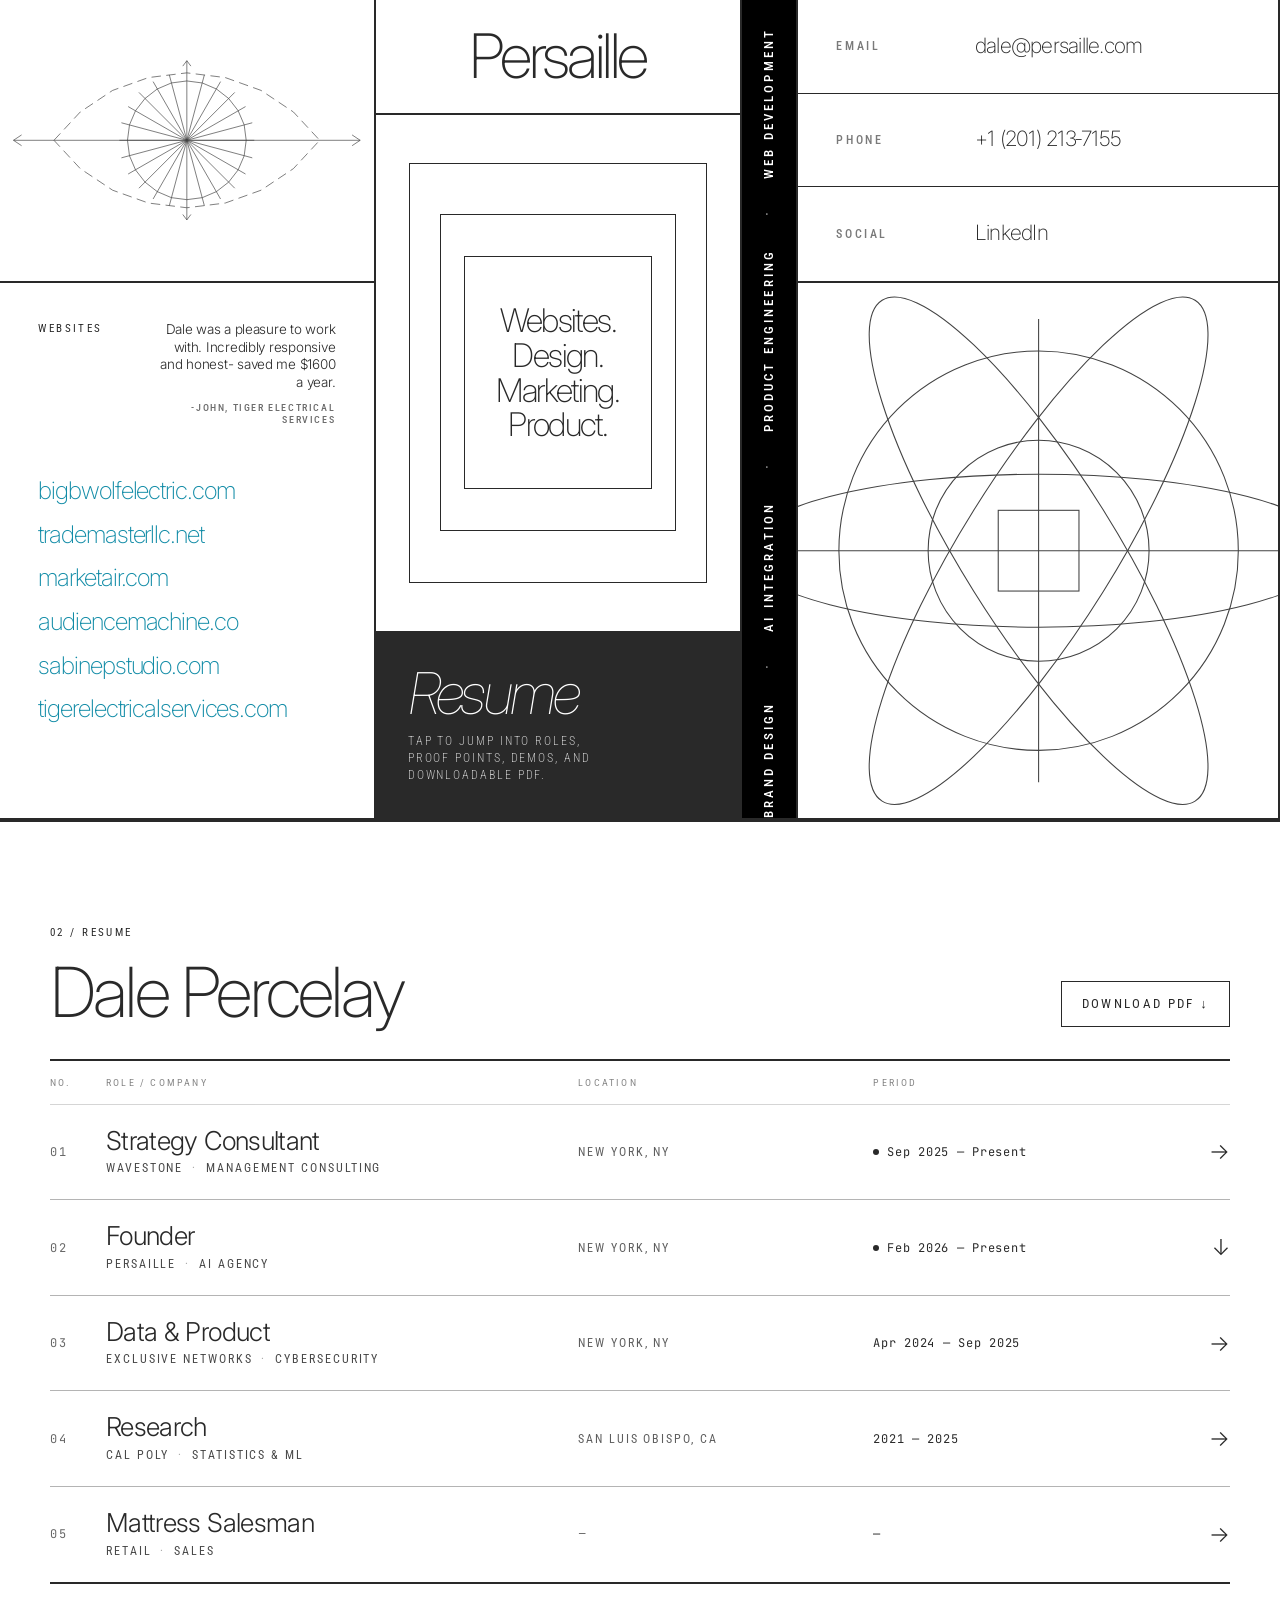
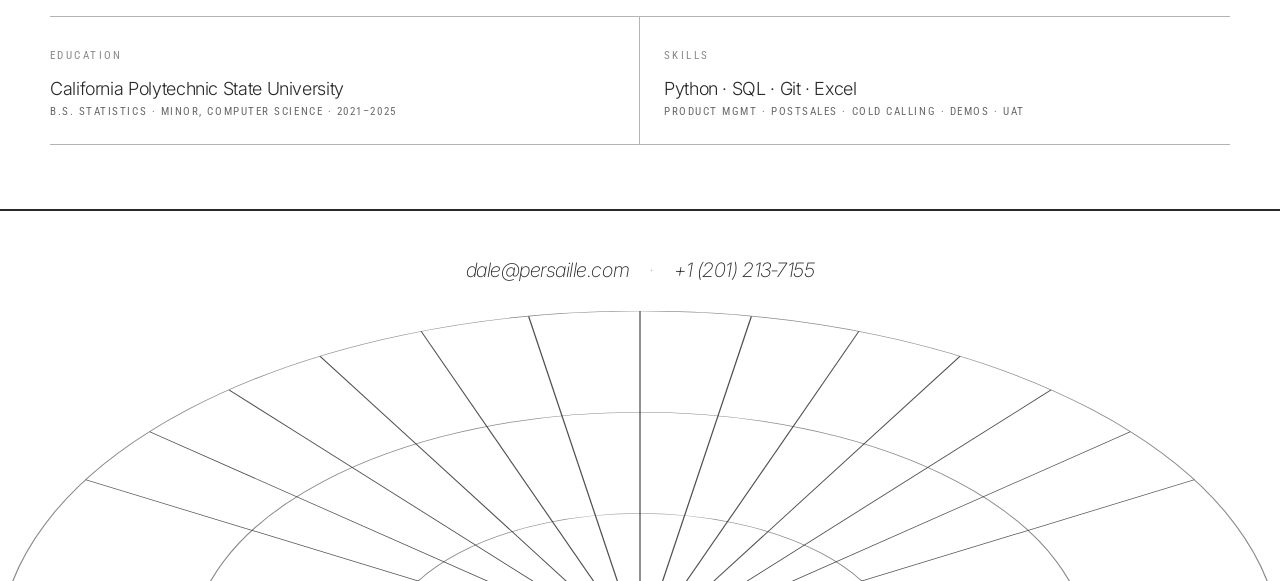
==== index.html @ 27caf7fc "Rework footer as horizon graphic rising into the page Drop the inverted black block, large italic ty" ====
<!doctype html>
<html lang="en">
<head>
  <meta charset="utf-8" />
  <meta name="viewport" content="width=device-width, initial-scale=1" />
  <title>Persaille — Tech Agency</title>
  <meta name="description" content="Persaille is a New York tech agency." />
  <link rel="preconnect" href="https://fonts.googleapis.com" />
  <link rel="preconnect" href="https://fonts.gstatic.com" crossorigin />
  <link href="https://fonts.googleapis.com/css2?family=Inter:wght@100;200;300;400;500&family=Roboto+Condensed:wght@300;400;500;700&family=JetBrains+Mono:wght@300;400&display=swap" rel="stylesheet" />
  <link rel="stylesheet" href="styles.css" />
  <link rel="icon" type="image/svg+xml" href="assets/favicon.svg" />
</head>
<body>

  <main id="top">

    <!-- ─── LANDING ───────────────────────────────────────────── -->
    <section class="hero">
      <div class="hero-grid">
        <div class="hero-panel hero-panel--graphic hero-panel--mark" aria-hidden="true">
          <svg class="mark-field" viewBox="0 0 554 264" preserveAspectRatio="xMidYMid meet">
            <!-- Outer lens / almond — 16 straight chords approximating two arcs -->
            <polyline class="mark-lens" points="80,132 119,90 167,58 220,39 277,32 334,39 387,58 435,90 474,132 435,174 387,206 334,225 277,232 220,225 167,206 119,174 80,132" />

            <!-- Inner ring — 24-sided polygon (radius 88) reads as a circle -->
            <polygon class="mark-ring" points="365,132 362,155 353,176 339,194 321,208 300,217 277,220 254,217 233,208 215,194 201,176 192,155 189,132 192,109 201,88 215,70 233,56 254,47 277,44 300,47 321,56 339,70 353,88 362,109" />

            <!-- 24-ray sunburst from center, length 100 (rays pierce past ring) -->
            <g class="mark-sunburst">
              <line x1="277" y1="132" x2="377" y2="132" />
              <line x1="277" y1="132" x2="374" y2="158" />
              <line x1="277" y1="132" x2="364" y2="182" />
              <line x1="277" y1="132" x2="348" y2="203" />
              <line x1="277" y1="132" x2="327" y2="219" />
              <line x1="277" y1="132" x2="303" y2="229" />
              <line x1="277" y1="132" x2="277" y2="232" />
              <line x1="277" y1="132" x2="251" y2="229" />
              <line x1="277" y1="132" x2="227" y2="219" />
              <line x1="277" y1="132" x2="206" y2="203" />
              <line x1="277" y1="132" x2="190" y2="182" />
              <line x1="277" y1="132" x2="180" y2="158" />
              <line x1="277" y1="132" x2="177" y2="132" />
              <line x1="277" y1="132" x2="180" y2="106" />
              <line x1="277" y1="132" x2="190" y2="82" />
              <line x1="277" y1="132" x2="206" y2="61" />
              <line x1="277" y1="132" x2="227" y2="45" />
              <line x1="277" y1="132" x2="251" y2="35" />
              <line x1="277" y1="132" x2="277" y2="32" />
              <line x1="277" y1="132" x2="303" y2="35" />
              <line x1="277" y1="132" x2="327" y2="45" />
              <line x1="277" y1="132" x2="348" y2="61" />
              <line x1="277" y1="132" x2="364" y2="82" />
              <line x1="277" y1="132" x2="374" y2="106" />
            </g>

            <!-- Horizontal piercing axis with arrowheads at both ends -->
            <line class="mark-axis" x1="20" y1="132" x2="534" y2="132" />
            <polyline class="mark-arrow" points="32,124 20,132 32,140" />
            <polyline class="mark-arrow" points="522,124 534,132 522,140" />

            <!-- Vertical chevrons at top and bottom of lens, pointing outward -->
            <line class="mark-axis" x1="277" y1="14" x2="277" y2="32" />
            <polyline class="mark-arrow" points="271,22 277,14 283,22" />
            <line class="mark-axis" x1="277" y1="232" x2="277" y2="250" />
            <polyline class="mark-arrow" points="271,242 277,250 283,242" />
          </svg>
        </div>

        <div class="hero-panel hero-panel--websites">
          <div class="websites__head">
            <p class="eyebrow">Websites</p>
            <figure class="review-quote">
              <blockquote>
                Dale was a pleasure to work with. Incredibly responsive and honest- saved me $1600 a year.
              </blockquote>
              <figcaption>-John, Tiger Electrical Services</figcaption>
            </figure>
          </div>
          <ul class="client-list" aria-label="Customer websites">
            <li><a href="https://www.bigbwolfelectric.com" target="_blank" rel="noopener">bigbwolfelectric.com</a></li>
            <li><a href="https://www.trademasterllc.net/" target="_blank" rel="noopener">trademasterllc.net</a></li>
            <li><a href="https://www.marketair.com/" target="_blank" rel="noopener">marketair.com</a></li>
            <li><a href="https://audiencemachine.co" target="_blank" rel="noopener">audiencemachine.co</a></li>
            <li><a href="https://www.sabinepstudio.com/" target="_blank" rel="noopener">sabinepstudio.com</a></li>
            <li><a href="https://www.tigerelectricalservices.com/" target="_blank" rel="noopener">tigerelectricalservices.com</a></li>
          </ul>
        </div>

        <div class="hero-panel hero-panel--brand">
          <p>Persaille</p>
        </div>

        <div class="hero-panel hero-panel--statement">
          <div class="statement-frame statement-frame--outer">
            <div class="statement-frame statement-frame--mid">
              <div class="statement-frame statement-frame--inner">
                <h1>Websites. Design. Marketing. Product.</h1>
              </div>
            </div>
          </div>
        </div>

        <a href="#resume" class="hero-panel hero-panel--resume">
          <span class="resume-cta__label">Resume</span>
          <span class="resume-cta__detail">Tap to jump into roles, proof points, demos, and downloadable PDF.</span>
        </a>

        <aside class="rail" aria-label="Services offered">
          <div class="rail__track">
            <span>Web Development</span>
            <span class="rail__sep" aria-hidden="true">·</span>
            <span>Product Engineering</span>
            <span class="rail__sep" aria-hidden="true">·</span>
            <span>AI Integration</span>
            <span class="rail__sep" aria-hidden="true">·</span>
            <span>Brand Design</span>
            <span class="rail__sep" aria-hidden="true">·</span>
            <span>Marketing Systems</span>
            <span class="rail__sep" aria-hidden="true">·</span>
            <span>Strategy Consulting</span>
            <span class="rail__sep" aria-hidden="true">·</span>
            <span>Cybersecurity</span>
            <span class="rail__sep" aria-hidden="true">·</span>
            <span>Data Engineering</span>
            <span class="rail__sep" aria-hidden="true">·</span>
            <span>Custom Software</span>
            <span class="rail__sep" aria-hidden="true">·</span>
            <span>Technical Demos</span>
            <span class="rail__sep" aria-hidden="true">·</span>
            <span aria-hidden="true">Web Development</span>
            <span aria-hidden="true" class="rail__sep">·</span>
            <span aria-hidden="true">Product Engineering</span>
            <span aria-hidden="true" class="rail__sep">·</span>
            <span aria-hidden="true">AI Integration</span>
            <span aria-hidden="true" class="rail__sep">·</span>
            <span aria-hidden="true">Brand Design</span>
            <span aria-hidden="true" class="rail__sep">·</span>
            <span aria-hidden="true">Marketing Systems</span>
            <span aria-hidden="true" class="rail__sep">·</span>
            <span aria-hidden="true">Strategy Consulting</span>
            <span aria-hidden="true" class="rail__sep">·</span>
            <span aria-hidden="true">Cybersecurity</span>
            <span aria-hidden="true" class="rail__sep">·</span>
            <span aria-hidden="true">Data Engineering</span>
            <span aria-hidden="true" class="rail__sep">·</span>
            <span aria-hidden="true">Custom Software</span>
            <span aria-hidden="true" class="rail__sep">·</span>
            <span aria-hidden="true">Technical Demos</span>
            <span aria-hidden="true" class="rail__sep">·</span>
          </div>
        </aside>

        <div class="hero-panel hero-panel--contact">
          <a href="mailto:dale@persaille.com">
            <span>Email</span>
            <strong>dale@persaille.com</strong>
          </a>
          <a href="tel:+12012137155">
            <span>Phone</span>
            <strong>+1 (201) 213&#8209;7155</strong>
          </a>
          <a href="https://www.linkedin.com/in/dalepercelay" target="_blank" rel="noopener">
            <span>Social</span>
            <strong>LinkedIn</strong>
          </a>
        </div>

        <div class="hero-panel hero-panel--graphic hero-panel--orbit" aria-hidden="true">
          <svg class="orbit-field" viewBox="0 0 711 504" preserveAspectRatio="xMidYMid slice">
            <circle cx="356" cy="252" r="188" />
            <circle cx="356" cy="252" r="104" />
            <ellipse cx="356" cy="252" rx="278" ry="72" />
            <ellipse cx="356" cy="252" rx="278" ry="72" transform="rotate(58 356 252)" />
            <ellipse cx="356" cy="252" rx="278" ry="72" transform="rotate(-58 356 252)" />
            <rect x="318" y="214" width="76" height="76" />
            <line x1="42" y1="252" x2="669" y2="252" />
            <line x1="356" y1="34" x2="356" y2="470" />
          </svg>
        </div>
      </div>
    </section>

    <!-- ─── 02 / RESUME ──────────────────────────────────────── -->
    <section id="resume" class="resume">
      <header class="resume__head">
        <div>
          <p class="eyebrow">02 / RESUME</p>
          <h2 class="resume__title">Dale Percelay</h2>
        </div>
        <div class="resume__actions">
          <a class="btn" href="resume.pdf" target="_blank" rel="noopener">DOWNLOAD PDF ↓</a>
        </div>
      </header>

      <div class="resume__legend">
        <span>NO.</span>
        <span>ROLE / COMPANY</span>
        <span class="hide-sm">LOCATION</span>
        <span>PERIOD</span>
        <span aria-hidden="true"></span>
      </div>

      <ol class="entries">

        <li>
          <a class="entry" href="role/wavestone.html" data-entry="wavestone">
            <span class="entry__no">01</span>
            <span class="entry__role">
              <span class="entry__title">Strategy Consultant</span>
              <span class="entry__company">Wavestone <span class="sep">·</span> Management Consulting</span>
            </span>
            <span class="entry__loc hide-sm">New York, NY</span>
            <span class="entry__period"><span class="dotnow"></span>Sep 2025 — Present</span>
            <span class="entry__arrow" aria-hidden="true">→</span>
          </a>
        </li>

        <li class="entries__item--expandable">
          <button class="entry entry--toggle" type="button" data-entry="persaille" aria-expanded="false" aria-controls="persaille-panel">
            <span class="entry__no">02</span>
            <span class="entry__role">
              <span class="entry__title">Founder</span>
              <span class="entry__company">Persaille <span class="sep">·</span> AI Agency</span>
            </span>
            <span class="entry__loc hide-sm">New York, NY</span>
            <span class="entry__period"><span class="dotnow"></span>Feb 2026 — Present</span>
            <span class="entry__arrow entry__arrow--toggle" aria-hidden="true">↓</span>
          </button>
          <div id="persaille-panel" class="entry-panel" data-open="false" role="region" aria-label="Persaille experience">
            <div class="entry-panel__inner">
              <div class="entry-panel__content">
                <div class="persaille-prose">
                  <p class="eyebrow">FOUNDER · AI AGENCY</p>
                  <p class="persaille-line">
                    An AI-Centric agency, where I ended up learning more about
                    personal service and client satisfaction than all else.
                  </p>
                  <p class="persaille-line">
                    Thousands of cold calls, hundreds of websites built, and a
                    few handfuls of happy, paying customers.
                  </p>
                </div>

                <div class="persaille-sites">
                  <div class="persaille-sites__head">
                    <p class="eyebrow">CLIENT SITES · TAP TO PREVIEW</p>
                    <p class="persaille-sites__hint">
                      Sites load inline below the link. Some sites block
                      embedding for security — use “open in new tab” when the
                      preview stays blank.
                    </p>
                  </div>
                  <ul class="site-list" id="persaille-sites" aria-label="Persaille client websites"></ul>
                  <noscript>
                    <ul class="site-list site-list--noscript">
                      <li><a class="site-link" href="https://www.bigbwolfelectric.com" target="_blank" rel="noopener">bigbwolfelectric.com ↗</a></li>
                      <li><a class="site-link" href="https://www.trademasterllc.net/" target="_blank" rel="noopener">trademasterllc.net ↗</a></li>
                      <li><a class="site-link" href="https://www.marketair.com/" target="_blank" rel="noopener">marketair.com ↗</a></li>
                      <li><a class="site-link" href="https://audiencemachine.co" target="_blank" rel="noopener">audiencemachine.co ↗</a></li>
                      <li><a class="site-link" href="https://www.sabinepstudio.com/" target="_blank" rel="noopener">sabinepstudio.com ↗</a></li>
                      <li><a class="site-link" href="https://www.tigerelectricalservices.com/" target="_blank" rel="noopener">tigerelectricalservices.com ↗</a></li>
                    </ul>
                  </noscript>
                </div>
              </div>
            </div>
          </div>
        </li>

        <li>
          <a class="entry" href="#" data-entry="exclusive">
            <span class="entry__no">03</span>
            <span class="entry__role">
              <span class="entry__title">Data &amp; Product</span>
              <span class="entry__company">Exclusive Networks <span class="sep">·</span> Cybersecurity</span>
            </span>
            <span class="entry__loc hide-sm">New York, NY</span>
            <span class="entry__period">Apr 2024 — Sep 2025</span>
            <span class="entry__arrow" aria-hidden="true">→</span>
          </a>
        </li>

        <li>
          <a class="entry" href="#" data-entry="research">
            <span class="entry__no">04</span>
            <span class="entry__role">
              <span class="entry__title">Research</span>
              <span class="entry__company">Cal Poly <span class="sep">·</span> Statistics &amp; ML</span>
            </span>
            <span class="entry__loc hide-sm">San Luis Obispo, CA</span>
            <span class="entry__period">2021 — 2025</span>
            <span class="entry__arrow" aria-hidden="true">→</span>
          </a>
        </li>

        <li>
          <a class="entry" href="#" data-entry="mattress">
            <span class="entry__no">05</span>
            <span class="entry__role">
              <span class="entry__title">Mattress Salesman</span>
              <span class="entry__company">Retail <span class="sep">·</span> Sales</span>
            </span>
            <span class="entry__loc hide-sm">—</span>
            <span class="entry__period">—</span>
            <span class="entry__arrow" aria-hidden="true">→</span>
          </a>
        </li>

      </ol>

      <div class="resume__edu">
        <div class="edu__grid edu__grid--2">
          <div class="edu__col">
            <p class="eyebrow">EDUCATION</p>
            <p class="edu__line">
              <span class="edu__title">California Polytechnic State University</span>
              <span class="edu__detail">B.S. Statistics · Minor, Computer Science · 2021–2025</span>
            </p>
          </div>
          <div class="edu__col">
            <p class="eyebrow">SKILLS</p>
            <p class="edu__line">
              <span class="edu__title">Python · SQL · Git · Excel</span>
              <span class="edu__detail">Product Mgmt · Postsales · Cold Calling · Demos · UAT</span>
            </p>
          </div>
        </div>
      </div>
    </section>

  </main>

  <footer class="foot" aria-label="Contact">
    <div class="foot__contact">
      <a class="foot__line" href="mailto:dale@persaille.com">dale@persaille.com</a>
      <span class="foot__sep" aria-hidden="true">·</span>
      <a class="foot__line" href="tel:+12012137155">+1 (201) 213&#8209;7155</a>
    </div>

    <svg class="foot__rays" viewBox="0 0 1000 400" preserveAspectRatio="none" aria-hidden="true">
      <g class="foot__rays-arcs">
        <ellipse cx="500" cy="500" rx="500" ry="500" />
        <ellipse cx="500" cy="500" rx="350" ry="350" />
        <ellipse cx="500" cy="500" rx="200" ry="200" />
      </g>
      <g class="foot__rays-lines">
        <line x1="500" y1="500" x2="933" y2="250" />
        <line x1="500" y1="500" x2="883" y2="179" />
        <line x1="500" y1="500" x2="821" y2="117" />
        <line x1="500" y1="500" x2="750" y2="67"  />
        <line x1="500" y1="500" x2="671" y2="30"  />
        <line x1="500" y1="500" x2="587" y2="8"   />
        <line x1="500" y1="500" x2="500" y2="0"   />
        <line x1="500" y1="500" x2="413" y2="8"   />
        <line x1="500" y1="500" x2="329" y2="30"  />
        <line x1="500" y1="500" x2="250" y2="67"  />
        <line x1="500" y1="500" x2="179" y2="117" />
        <line x1="500" y1="500" x2="117" y2="179" />
        <line x1="500" y1="500" x2="67"  y2="250" />
      </g>
    </svg>
  </footer>

  <script>
    const yearEl = document.getElementById('year');
    if (yearEl) yearEl.textContent = new Date().getFullYear();

    // ── Persaille click-in panel + inline site previews ──────────
    (function () {
      const persailleSites = [
        { url: 'https://www.bigbwolfelectric.com',          host: 'bigbwolfelectric.com' },
        { url: 'https://www.trademasterllc.net/',           host: 'trademasterllc.net' },
        { url: 'https://www.marketair.com/',                host: 'marketair.com' },
        { url: 'https://audiencemachine.co',                host: 'audiencemachine.co' },
        { url: 'https://www.sabinepstudio.com/',            host: 'sabinepstudio.com' },
        { url: 'https://www.tigerelectricalservices.com/',  host: 'tigerelectricalservices.com' },
      ];

      const list = document.getElementById('persaille-sites');
      if (list) {
        list.innerHTML = persailleSites.map((s, i) => {
          const n = String(i + 1).padStart(2, '0');
          return `
            <li class="site-item">
              <button class="site-trigger" type="button" aria-expanded="false" aria-controls="site-frame-${i}">
                <span class="site-trigger__no">${n}</span>
                <span class="site-trigger__url">${s.host}</span>
                <span class="site-trigger__action">PREVIEW <span class="site-trigger__chevron" aria-hidden="true">↓</span></span>
              </button>
              <div class="site-frame" id="site-frame-${i}" data-open="false">
                <div class="site-frame__inner">
                  <div class="site-frame__bar">
                    <span class="site-frame__dots" aria-hidden="true"><i></i><i></i><i></i></span>
                    <span class="site-frame__addr">${s.host}</span>
                    <a class="site-frame__open" href="${s.url}" target="_blank" rel="noopener">OPEN ↗</a>
                  </div>
                  <div class="site-frame__viewport">
                    <div class="site-frame__loader" aria-hidden="true">LOADING…</div>
                    <iframe class="site-frame__iframe" data-src="${s.url}" title="${s.host} preview" loading="lazy" referrerpolicy="no-referrer" sandbox="allow-scripts allow-same-origin allow-forms allow-popups allow-popups-to-escape-sandbox"></iframe>
                    <div class="site-frame__fallback" hidden>
                      <p class="site-frame__fallback-msg">
                        ${s.host} blocks inline embedding for security
                        <small>(X-Frame-Options / CSP frame-ancestors)</small>
                      </p>
                      <a class="btn" href="${s.url}" target="_blank" rel="noopener">OPEN IN NEW TAB ↗</a>
                    </div>
                  </div>
                </div>
              </div>
            </li>`;
        }).join('');

        list.addEventListener('click', (e) => {
          const trigger = e.target.closest('.site-trigger');
          if (!trigger) return;
          const frame = trigger.nextElementSibling;
          const open  = frame.dataset.open === 'true';
          frame.dataset.open = open ? 'false' : 'true';
          trigger.setAttribute('aria-expanded', open ? 'false' : 'true');

          if (open) return;

          const iframe   = frame.querySelector('iframe');
          const loader   = frame.querySelector('.site-frame__loader');
          const fallback = frame.querySelector('.site-frame__fallback');

          if (iframe.dataset.src && !iframe.src) {
            iframe.src = iframe.dataset.src;

            let resolved = false;
            const resolve = () => {
              if (resolved) return;
              resolved = true;
              if (loader) loader.hidden = true;
              try {
                const href = iframe.contentWindow && iframe.contentWindow.location.href;
                if (!href || href === 'about:blank' || href === 'about:srcdoc') {
                  if (fallback) fallback.hidden = false;
                }
              } catch (_) {
                // SecurityError = cross-origin loaded successfully — keep fallback hidden
              }
            };

            iframe.addEventListener('load', () => {
              // small delay so X-Frame-Options enforcement settles
              setTimeout(resolve, 120);
            }, { once: true });

            iframe.addEventListener('error', resolve, { once: true });

            // backup if load never fires (network failure, etc.)
            setTimeout(resolve, 8000);
          }
        });
      }

      const toggle = document.querySelector('[data-entry="persaille"]');
      const panel  = document.getElementById('persaille-panel');
      if (toggle && panel) {
        toggle.addEventListener('click', () => {
          const open = panel.dataset.open === 'true';
          panel.dataset.open = open ? 'false' : 'true';
          toggle.setAttribute('aria-expanded', open ? 'false' : 'true');
        });
      }
    })();
  </script>
</body>
</html>
---- styles.css ----
/* Persaille — minimal mono stylesheet
 * Colors, type, spacing follow the MONO X7 reference in /designinspo.
 */

:root {
  --color-canvas-white: #ffffff;
  --color-ink-black:    #292929;
  --color-deep-black:   #000000;

  --font-nh:          'Inter', 'Helvetica Neue', Helvetica, Arial, sans-serif;
  --font-s-condensed: 'Roboto Condensed', Impact, 'Arial Narrow', sans-serif;
  --font-mono:        'JetBrains Mono', ui-monospace, SFMono-Regular, Menlo, monospace;

  --text-caption:    11px;
  --text-body:       16px;
  --text-subheading: 18px;
  --text-heading:    25px;
  --text-heading-lg: 32px;

  --gutter: clamp(20px, 4vw, 50px);
  --rule:   2px solid var(--color-ink-black);
  --rule-detail: 1px solid var(--color-ink-black);
  --rule-thin: 1px solid rgba(41, 41, 41, 0.35);

  --nav-h: 56px;
}

* { box-sizing: border-box; }
html, body { margin: 0; padding: 0; }

html, body {
  background: var(--color-canvas-white);
  color: var(--color-ink-black);
  -webkit-font-smoothing: antialiased;
  -moz-osx-font-smoothing: grayscale;
}

body {
  font-family: var(--font-nh);
  font-weight: 400;
  font-size: var(--text-body);
  line-height: 1.5;
  letter-spacing: -0.32px;
}

a { color: inherit; text-decoration: none; }
a:focus-visible { outline: 1px solid var(--color-ink-black); outline-offset: 4px; }

em { font-style: italic; font-weight: 100; }

ol, ul { list-style: none; padding: 0; margin: 0; }

/* ─── HERO ──────────────────────────────────────────────── */

.hero {
  border-bottom: var(--rule);
}

.hero-grid {
  --hero-h: clamp(650px, 100svh, 820px);
  display: grid;
  grid-template-columns: minmax(260px, 554fr) minmax(260px, 540fr) 56px minmax(320px, 711fr);
  grid-template-rows: 107fr 157fr 327fr 175fr;
  width: 100%;
  min-height: var(--hero-h);
  background: var(--color-canvas-white);
  overflow: hidden;
}

.hero-panel {
  min-width: 0;
  min-height: 0;
  position: relative;
  background: transparent;
  border-right: var(--rule);
  border-bottom: var(--rule);
  overflow: hidden;
}

.hero-panel--mark {
  grid-column: 1;
  grid-row: 1 / 3;
}

.hero-panel--websites {
  grid-column: 1;
  grid-row: 3 / 5;
  display: flex;
  flex-direction: column;
  justify-content: flex-start;
  gap: clamp(28px, 4vw, 58px);
  padding: clamp(24px, 3vw, 44px);
}

.hero-panel--brand {
  grid-column: 2;
  grid-row: 1;
  display: grid;
  place-items: center;
  padding: 18px;
}

.hero-panel--statement {
  grid-column: 2;
  grid-row: 2 / 4;
  display: grid;
  place-items: center;
  padding: clamp(16px, 2.6vw, 34px);
}

.hero-panel--resume {
  grid-column: 2;
  grid-row: 4;
  display: flex;
  flex-direction: column;
  justify-content: center;
  gap: 12px;
  padding: clamp(22px, 2.5vw, 34px);
  background: var(--color-ink-black);
  color: var(--color-canvas-white);
}

.hero-panel--contact {
  grid-column: 4;
  grid-row: 1 / 3;
  display: grid;
  grid-template-rows: repeat(3, 1fr);
}

.hero-panel--orbit {
  grid-column: 4;
  grid-row: 3 / 5;
}

.hero-panel--brand p {
  margin: 0;
  font-family: var(--font-nh);
  font-weight: 200;
  font-size: clamp(42px, 4.8vw, 86px);
  line-height: 0.95;
  letter-spacing: -0.055em;
}

.hero-panel--graphic svg {
  position: absolute;
  inset: 0;
  width: 100%;
  height: 100%;
  fill: none;
  stroke: var(--color-ink-black);
  stroke-width: 1;
  vector-effect: non-scaling-stroke;
  opacity: 0.88;
}

.hero-panel--graphic circle,
.hero-panel--graphic rect {
  fill: var(--color-canvas-white);
}

.mark-field {
  opacity: 0.82;
}

.mark-lens {
  stroke-dasharray: 14 8;
}

.mark-sunburst line {
  stroke-width: 1;
}

.orbit-field {
  opacity: 0.78;
}

.websites__head {
  display: flex;
  align-items: flex-start;
  justify-content: space-between;
  gap: 18px;
}

.hero-panel .eyebrow {
  margin: 0;
}

.review-quote {
  width: min(62%, 260px);
  margin: 0;
  padding: 0;
  font-family: var(--font-nh);
  text-align: right;
}

.review-quote blockquote {
  margin: 0;
  font-size: clamp(13px, 1.05vw, 16px);
  font-weight: 300;
  line-height: 1.32;
  letter-spacing: -0.02em;
}

.review-quote figcaption {
  margin-top: 10px;
  font-family: var(--font-s-condensed);
  font-size: 10px;
  font-weight: 500;
  letter-spacing: 0.16em;
  line-height: 1.25;
  text-transform: uppercase;
  opacity: 0.68;
}

.client-list {
  display: flex;
  flex-direction: column;
  gap: clamp(12px, 1.3vw, 18px);
}

.client-list a {
  display: inline-flex;
  width: fit-content;
  max-width: 100%;
  font-family: var(--font-nh);
  font-size: clamp(22px, 1.9vw, 31px);
  font-weight: 200;
  line-height: 1;
  letter-spacing: -0.045em;
  color: #128ca7;
  overflow-wrap: anywhere;
  transition: color 140ms ease, transform 160ms ease;
}

.client-list a:hover,
.client-list a:focus-visible {
  color: #ff6f61;
  transform: translateX(8px);
}

.statement-frame {
  display: grid;
  place-items: center;
  width: 100%;
  height: 100%;
  border: var(--rule-detail);
}

.statement-frame--outer {
  width: min(100%, 460px);
  height: min(100%, 420px);
}

.statement-frame--mid {
  width: 80%;
  height: 76%;
}

.statement-frame--inner {
  width: 80%;
  height: 74%;
  padding: clamp(14px, 2vw, 26px);
  text-align: center;
}

.statement-frame h1 {
  margin: 0;
  font-family: var(--font-nh);
  font-size: clamp(25px, 2.55vw, 44px);
  font-weight: 200;
  line-height: 1.06;
  letter-spacing: -0.05em;
}

.resume-cta__label {
  display: block;
  font-family: var(--font-nh);
  font-size: clamp(44px, 4.5vw, 78px);
  font-weight: 100;
  font-style: italic;
  line-height: 0.95;
  letter-spacing: -0.055em;
}

.resume-cta__detail {
  max-width: 36ch;
  font-family: var(--font-s-condensed);
  font-size: 12px;
  font-weight: 300;
  letter-spacing: 0.16em;
  line-height: 1.45;
  text-transform: uppercase;
  opacity: 0.72;
}

.hero-panel--contact a {
  display: grid;
  grid-template-columns: minmax(100px, 0.38fr) minmax(0, 1fr);
  align-items: center;
  gap: clamp(18px, 3vw, 38px);
  padding: 0 clamp(24px, 3vw, 48px);
  border-bottom: var(--rule-detail);
  transition: background 140ms ease, color 140ms ease;
}

.hero-panel--contact a:last-child {
  border-bottom: 0;
}

.hero-panel--contact a:hover,
.hero-panel--contact a:focus-visible {
  background: var(--color-ink-black);
  color: var(--color-canvas-white);
}

.hero-panel--contact span {
  font-family: var(--font-s-condensed);
  font-size: 12px;
  font-weight: 500;
  letter-spacing: 0.22em;
  text-transform: uppercase;
  opacity: 0.62;
}

.hero-panel--contact strong {
  min-width: 0;
  font-family: var(--font-nh);
  font-size: clamp(18px, 1.65vw, 28px);
  font-weight: 200;
  line-height: 1.08;
  letter-spacing: -0.035em;
  overflow-wrap: anywhere;
}

.rail {
  grid-column: 3;
  grid-row: 1 / 5;
  background: var(--color-deep-black);
  color: var(--color-canvas-white);
  position: relative;
  overflow: hidden;
  border-right: var(--rule);
  border-bottom: var(--rule);
}

.rail__track {
  position: absolute;
  top: 0;
  left: 0;
  right: 0;
  display: flex;
  flex-direction: column;
  align-items: center;
  gap: 28px;
  padding: 28px 0;
  font-family: var(--font-s-condensed);
  font-size: 13px;
  font-weight: 500;
  letter-spacing: 0.24em;
  text-transform: uppercase;
  white-space: nowrap;
  animation: rail-scroll 48s linear infinite;
  will-change: transform;
}

.rail__track > span:not(.rail__sep) {
  writing-mode: vertical-rl;
  transform: rotate(180deg);
}

.rail__sep {
  font-size: 14px;
  opacity: 0.55;
  line-height: 1;
}

@keyframes rail-scroll {
  from { transform: translateY(0); }
  to   { transform: translateY(-50%); }
}

@media (prefers-reduced-motion: reduce) {
  .rail__track { animation: none; }
}

.eyebrow {
  font-family: var(--font-s-condensed);
  font-size: var(--text-caption);
  letter-spacing: 0.22em;
  font-weight: 400;
  margin: 0 0 16px 0;
  text-transform: uppercase;
  display: inline-flex;
  align-items: center;
  gap: 10px;
}

.eyebrow .dot {
  display: inline-block;
  width: 4px;
  height: 4px;
  background: var(--color-ink-black);
  border-radius: 0;
}

/* ─── BLOCK SHARED ──────────────────────────────────────── */

.block__head { margin-bottom: 32px; }

.block__title {
  font-family: var(--font-nh);
  font-weight: 300;
  font-size: clamp(28px, 3.6vw, 40px);
  line-height: 1.1;
  letter-spacing: -0.025em;
  margin: 0;
  max-width: 22ch;
}

/* ─── RESUME ────────────────────────────────────────────── */

.resume {
  padding: clamp(56px, 8vw, 96px) var(--gutter) clamp(40px, 6vw, 64px) var(--gutter);
  border-bottom: var(--rule);
}

.resume__head {
  display: flex;
  justify-content: space-between;
  align-items: flex-end;
  gap: 24px;
  padding-bottom: 32px;
  border-bottom: var(--rule);
  margin-bottom: 0;
}

.resume__title {
  font-family: var(--font-nh);
  font-weight: 200;
  font-size: clamp(40px, 5.4vw, 72px);
  line-height: 1;
  letter-spacing: -0.04em;
  margin: 0;
}

.resume__sub {
  margin: 12px 0 0 0;
  font-family: var(--font-s-condensed);
  font-size: 13px;
  letter-spacing: 0.18em;
  text-transform: uppercase;
  opacity: 0.75;
}

.resume__actions { flex: 0 0 auto; }

.btn {
  display: inline-flex;
  align-items: center;
  gap: 10px;
  font-family: var(--font-s-condensed);
  font-size: 13px;
  letter-spacing: 0.18em;
  color: var(--color-ink-black);
  background: transparent;
  border: 1px solid var(--color-ink-black);
  border-radius: 0;
  padding: 12px 20px;
  cursor: pointer;
  transition: background 120ms ease, color 120ms ease;
  text-transform: uppercase;
}

.btn:hover {
  background: var(--color-ink-black);
  color: var(--color-canvas-white);
}

.resume__legend {
  display: grid;
  grid-template-columns: 56px 1.6fr 1fr 1.1fr 32px;
  align-items: center;
  padding: 14px 0;
  border-bottom: var(--rule-thin);
  font-family: var(--font-s-condensed);
  font-size: 10px;
  letter-spacing: 0.22em;
  text-transform: uppercase;
  opacity: 0.55;
}

.entries { border-bottom: var(--rule); }

.entries li { border-bottom: var(--rule-thin); }
.entries li:last-child { border-bottom: 0; }

.entry {
  display: grid;
  grid-template-columns: 56px 1.6fr 1fr 1.1fr 32px;
  align-items: center;
  padding: 22px 0;
  position: relative;
  transition: background 150ms ease, color 150ms ease, padding 200ms ease;
}

.entry::before {
  content: '';
  position: absolute;
  inset: 0;
  background: var(--color-ink-black);
  transform: scaleY(0);
  transform-origin: bottom;
  transition: transform 220ms cubic-bezier(.2, .7, .2, 1);
  z-index: 0;
}

.entry:hover::before, .entry:focus-visible::before { transform: scaleY(1); }

.entry:hover, .entry:focus-visible {
  color: var(--color-canvas-white);
  padding-left: 16px;
  padding-right: 16px;
}

.entry > * { position: relative; z-index: 1; }

.entry__no {
  font-family: var(--font-mono);
  font-size: 12px;
  letter-spacing: 0.14em;
  opacity: 0.7;
}

.entry__role {
  display: flex;
  flex-direction: column;
  gap: 4px;
  min-width: 0;
}

.entry__title {
  font-family: var(--font-nh);
  font-weight: 300;
  font-size: clamp(20px, 2.2vw, 26px);
  letter-spacing: -0.025em;
  line-height: 1.1;
}

.entry__company {
  font-family: var(--font-s-condensed);
  font-size: 12px;
  letter-spacing: 0.16em;
  text-transform: uppercase;
  opacity: 0.85;
}

.entry__company .sep { opacity: 0.5; padding: 0 4px; }

.entry__loc {
  font-family: var(--font-s-condensed);
  font-size: 12px;
  letter-spacing: 0.16em;
  text-transform: uppercase;
  opacity: 0.75;
}

.entry__period {
  font-family: var(--font-mono);
  font-size: 12px;
  letter-spacing: 0.06em;
  display: inline-flex;
  align-items: center;
  gap: 8px;
}

.dotnow {
  width: 6px;
  height: 6px;
  background: var(--color-ink-black);
  border-radius: 50%;
  display: inline-block;
  flex: 0 0 auto;
  animation: pulse 1.6s ease-in-out infinite;
}

.entry:hover .dotnow, .entry:focus-visible .dotnow { background: var(--color-canvas-white); }

@keyframes pulse {
  0%, 100% { opacity: 1; transform: scale(1); }
  50%      { opacity: 0.35; transform: scale(0.8); }
}

.entry__arrow {
  font-family: var(--font-nh);
  font-weight: 300;
  font-size: 22px;
  text-align: right;
  transform: translateX(0);
  transition: transform 220ms cubic-bezier(.2, .7, .2, 1);
}

.entry:hover .entry__arrow,
.entry:focus-visible .entry__arrow { transform: translateX(6px); }

/* ─── EDUCATION + META ──────────────────────────────────── */

.resume__edu { padding-top: 32px; }

.edu__grid {
  display: grid;
  grid-template-columns: repeat(3, 1fr);
  gap: 0;
  border-top: var(--rule-thin);
  border-bottom: var(--rule-thin);
}

.edu__grid--2 { grid-template-columns: repeat(2, 1fr); }

.edu__col {
  padding: 24px 24px 24px 0;
  border-right: var(--rule-thin);
}
.edu__col + .edu__col { padding-left: 24px; }
.edu__col:last-child { border-right: 0; padding-right: 0; }

.edu__col .eyebrow { margin-bottom: 14px; opacity: 0.55; }

.edu__line {
  display: flex;
  flex-direction: column;
  gap: 4px;
  margin: 0;
}

.edu__title {
  font-family: var(--font-nh);
  font-weight: 300;
  font-size: 18px;
  letter-spacing: -0.02em;
  line-height: 1.2;
}

.edu__detail {
  font-family: var(--font-s-condensed);
  font-size: 11px;
  letter-spacing: 0.14em;
  text-transform: uppercase;
  opacity: 0.7;
}

/* ─── FOOT ──────────────────────────────────────────────── */

.foot {
  position: relative;
  margin: 0;
  padding: 0;
  background: var(--color-canvas-white);
  color: var(--color-ink-black);
  display: flex;
  flex-direction: column;
  overflow: hidden;
}

.foot__contact {
  display: flex;
  align-items: baseline;
  justify-content: center;
  flex-wrap: wrap;
  gap: clamp(10px, 1.6vw, 24px);
  padding: clamp(28px, 5vh, 56px) clamp(20px, 4vw, 50px) clamp(14px, 2.4vh, 24px);
  font-family: var(--font-nh);
  font-style: italic;
  font-weight: 200;
  font-size: clamp(15px, 1.55vw, 21px);
  letter-spacing: -0.025em;
  white-space: nowrap;
  color: var(--color-ink-black);
}

.foot__line {
  display: inline-flex;
  align-items: baseline;
  border-bottom: 1px solid transparent;
  padding-bottom: 2px;
  transition: color 200ms ease, border-color 200ms ease;
}

.foot__line:hover,
.foot__line:focus-visible {
  color: #ff6f61;
  border-bottom-color: rgba(41, 41, 41, 0.5);
  outline: none;
}

.foot__sep {
  opacity: 0.32;
  font-style: normal;
}

.foot__rays {
  display: block;
  width: 100%;
  height: clamp(180px, 30vh, 340px);
  fill: none;
  stroke: var(--color-ink-black);
  stroke-width: 1;
  vector-effect: non-scaling-stroke;
  pointer-events: none;
}

.foot__rays-arcs ellipse { opacity: 0.55; }
.foot__rays-lines line   { opacity: 0.82; }

@media (max-width: 540px) {
  .foot__contact {
    flex-direction: column;
    align-items: center;
    gap: 4px;
    padding-bottom: 14px;
    font-size: 14px;
  }
  .foot__sep { display: none; }
  .foot__rays { height: 160px; }
}

/* ─── RESPONSIVE ────────────────────────────────────────── */

.hide-sm { display: inline-block; }

@media (max-width: 1024px) {
  .hero-grid {
    grid-template-columns: minmax(220px, 1fr) minmax(260px, 1.04fr) 48px minmax(260px, 1.12fr);
  }

  .rail__track { font-size: 12px; gap: 24px; padding: 24px 0; }

  .client-list a { font-size: clamp(22px, 2.6vw, 32px); }
}

@media (max-width: 880px) {
  .hero-grid {
    grid-template-columns: minmax(0, 1fr) 44px minmax(0, 1fr);
    grid-template-rows:
      minmax(126px, auto)
      minmax(360px, auto)
      minmax(420px, auto)
      minmax(320px, auto)
      minmax(240px, auto);
    min-height: 0;
  }

  .hero-panel--mark      { grid-column: 1; grid-row: 1; }
  .hero-panel--brand     { grid-column: 3; grid-row: 1; }
  .hero-panel--statement { grid-column: 1; grid-row: 2; }
  .hero-panel--resume    { grid-column: 3; grid-row: 2; }
  .hero-panel--websites  { grid-column: 1; grid-row: 3; }
  .rail                  { grid-column: 2; grid-row: 1 / 6; }
  .hero-panel--contact   { grid-column: 3; grid-row: 3; }
  .hero-panel--orbit     { grid-column: 1 / 4; grid-row: 4; }

  .hero-panel--websites { padding: 24px; }

  .statement-frame--outer {
    width: min(100%, 340px);
    height: min(100%, 320px);
  }

  .statement-frame h1 { font-size: clamp(28px, 4.6vw, 36px); }

  .client-list a { font-size: clamp(20px, 2.8vw, 26px); }

  .rail {
    width: 44px;
  }

  .hero-panel--contact a {
    grid-template-columns: 1fr;
    align-content: center;
    gap: 6px;
    padding: 18px 24px;
  }

  .hero-panel--contact strong { font-size: clamp(18px, 3.2vw, 24px); }

  .resume__head { flex-direction: column; align-items: flex-start; }

  .resume__legend, .entry { grid-template-columns: 36px 1fr 1fr 24px; }
  .resume__legend > :nth-child(3), .entry__loc { display: none; }

  .edu__grid, .edu__grid--2 { grid-template-columns: 1fr; }
  .edu__col { border-right: 0; border-bottom: var(--rule-thin); padding: 18px 0; }
  .edu__col + .edu__col { padding-left: 0; }
  .edu__col:last-child { border-bottom: 0; }

  .foot__rays { height: clamp(160px, 26vh, 240px); }
}

@media (max-width: 540px) {
  .hero-grid {
    grid-template-columns: minmax(0, 1fr);
    grid-template-rows: auto;
  }

  .hero-panel--mark,
  .hero-panel--websites,
  .hero-panel--brand,
  .hero-panel--statement,
  .hero-panel--resume,
  .rail,
  .hero-panel--contact,
  .hero-panel--orbit {
    grid-column: 1;
    grid-row: auto;
  }

  .hero-panel--mark      { order: 1; }
  .hero-panel--brand     { order: 2; }
  .hero-panel--statement { order: 3; }
  .hero-panel--websites  { order: 4; }
  .hero-panel--resume    { order: 5; }
  .rail                  { order: 6; }
  .hero-panel--contact   { order: 7; }
  .hero-panel--orbit     { order: 8; }

  .hero-panel--mark      { min-height: 190px; }
  .hero-panel--brand     { min-height: 108px; }
  .hero-panel--statement { min-height: 360px; padding: 18px; }
  .hero-panel--resume    { min-height: 170px; }
  .hero-panel--contact   { min-height: 264px; }
  .hero-panel--orbit     { min-height: 300px; }

  .hero-panel--brand p {
    font-size: clamp(44px, 15vw, 72px);
  }

  .hero-panel--websites {
    min-height: 420px;
    padding: 24px 20px;
  }

  .websites__head {
    flex-direction: column;
  }

  .review-quote {
    width: 100%;
    text-align: left;
  }

  .client-list a {
    font-size: clamp(20px, 6vw, 25px);
  }

  .statement-frame--outer {
    height: 100%;
  }

  .statement-frame--mid {
    width: 82%;
    height: 78%;
  }

  .statement-frame--inner {
    width: 78%;
    height: 72%;
  }

  .statement-frame h1 {
    font-size: clamp(27px, 8.5vw, 38px);
  }

  .rail {
    height: 48px;
    width: 100%;
    border-right: 0;
  }

  .rail__track {
    flex-direction: row;
    top: 0;
    bottom: 0;
    left: 0;
    right: auto;
    width: max-content;
    padding: 0 28px;
    gap: 24px;
    align-items: center;
    animation: rail-scroll-h 48s linear infinite;
  }

  .rail__track > span:not(.rail__sep) {
    writing-mode: horizontal-tb;
    transform: none;
  }

  @keyframes rail-scroll-h {
    from { transform: translateX(0); }
    to   { transform: translateX(-50%); }
  }

  .resume__legend, .entry { grid-template-columns: 28px 1fr 18px; }
  .resume__legend > :nth-child(4), .entry__period { display: none; }
  .entry__role { gap: 2px; }
  .entry:hover, .entry:focus-visible { padding-left: 10px; padding-right: 10px; }
}

/* ─── EXPANDABLE RESUME ENTRY (PERSAILLE) ───────────────── */

button.entry,
.entry--toggle {
  background: transparent;
  border: 0;
  width: 100%;
  font: inherit;
  color: inherit;
  text-align: left;
  letter-spacing: inherit;
  cursor: pointer;
}

.entry--toggle .entry__arrow {
  transition: transform 260ms cubic-bezier(.2, .7, .2, 1);
  display: inline-block;
}

.entry--toggle[aria-expanded="true"]::before { transform: scaleY(1); }
.entry--toggle[aria-expanded="true"] { color: var(--color-canvas-white); }
.entry--toggle[aria-expanded="true"] .dotnow { background: var(--color-canvas-white); }
.entry--toggle[aria-expanded="true"] .entry__arrow { transform: rotate(180deg); }

.entries__item--expandable { display: block; }

.entry-panel {
  display: grid;
  grid-template-rows: 0fr;
  transition: grid-template-rows 360ms cubic-bezier(.2, .7, .2, 1);
}

.entry-panel[data-open="true"] { grid-template-rows: 1fr; }

.entry-panel__inner {
  overflow: hidden;
  min-height: 0;
}

.entry-panel__content {
  padding: clamp(28px, 4vw, 48px) 0 clamp(32px, 5vw, 56px) 0;
  border-top: var(--rule-thin);
  display: grid;
  grid-template-columns: minmax(0, 0.95fr) minmax(0, 1.4fr);
  gap: clamp(28px, 4vw, 56px);
  align-items: start;
}

.persaille-prose .eyebrow { margin-bottom: 18px; opacity: 0.7; }

.persaille-line {
  margin: 0 0 16px 0;
  font-family: var(--font-nh);
  font-weight: 300;
  font-size: clamp(17px, 1.55vw, 21px);
  line-height: 1.45;
  letter-spacing: -0.02em;
  max-width: 38ch;
}

.persaille-line:last-child { margin-bottom: 0; }

.persaille-sites__head {
  display: flex;
  flex-direction: column;
  gap: 8px;
  padding-bottom: 14px;
  margin-bottom: 18px;
  border-bottom: var(--rule-thin);
}

.persaille-sites__head .eyebrow { margin: 0; opacity: 0.7; }

.persaille-sites__hint {
  margin: 0;
  font-family: var(--font-s-condensed);
  font-size: 11px;
  letter-spacing: 0.14em;
  text-transform: uppercase;
  opacity: 0.55;
  line-height: 1.5;
  max-width: 60ch;
}

.site-list {
  display: flex;
  flex-direction: column;
  gap: 10px;
}

.site-list--noscript .site-link {
  font-family: var(--font-nh);
  font-size: 18px;
  font-weight: 300;
  color: #128ca7;
}

.site-item {
  border: 1px solid var(--color-ink-black);
  background: var(--color-canvas-white);
  overflow: hidden;
}

.site-trigger {
  display: grid;
  grid-template-columns: 44px 1fr auto;
  align-items: center;
  gap: 16px;
  width: 100%;
  padding: 16px 18px;
  background: transparent;
  border: 0;
  font: inherit;
  color: inherit;
  text-align: left;
  cursor: pointer;
  transition: background 140ms ease, color 140ms ease;
}

.site-trigger:hover,
.site-trigger:focus-visible,
.site-trigger[aria-expanded="true"] {
  background: var(--color-ink-black);
  color: var(--color-canvas-white);
  outline: none;
}

.site-trigger__no {
  font-family: var(--font-mono);
  font-size: 11px;
  letter-spacing: 0.12em;
  opacity: 0.7;
}

.site-trigger__url {
  font-family: var(--font-nh);
  font-weight: 300;
  font-size: clamp(17px, 1.5vw, 22px);
  letter-spacing: -0.025em;
  overflow-wrap: anywhere;
}

.site-trigger__action {
  font-family: var(--font-s-condensed);
  font-size: 11px;
  letter-spacing: 0.22em;
  text-transform: uppercase;
  opacity: 0.85;
  display: inline-flex;
  align-items: center;
  gap: 8px;
  white-space: nowrap;
}

.site-trigger__chevron {
  display: inline-block;
  transition: transform 220ms cubic-bezier(.2, .7, .2, 1);
}

.site-trigger[aria-expanded="true"] .site-trigger__chevron {
  transform: rotate(180deg);
}

.site-frame {
  display: grid;
  grid-template-rows: 0fr;
  transition: grid-template-rows 360ms cubic-bezier(.2, .7, .2, 1);
  border-top: 0;
}

.site-frame[data-open="true"] {
  grid-template-rows: 1fr;
  border-top: 1px solid var(--color-ink-black);
}

.site-frame__inner {
  overflow: hidden;
  min-height: 0;
  background: var(--color-canvas-white);
}

.site-frame__bar {
  display: flex;
  align-items: center;
  gap: 12px;
  padding: 10px 14px;
  background: #f4f4f4;
  border-bottom: 1px solid var(--color-ink-black);
  font-family: var(--font-mono);
  font-size: 11px;
  letter-spacing: 0.04em;
}

.site-frame__dots {
  display: inline-flex;
  gap: 5px;
  flex: 0 0 auto;
}

.site-frame__dots i {
  width: 9px;
  height: 9px;
  border-radius: 50%;
  background: var(--color-ink-black);
  opacity: 0.18;
  display: inline-block;
}

.site-frame__addr {
  flex: 1 1 auto;
  min-width: 0;
  overflow: hidden;
  text-overflow: ellipsis;
  white-space: nowrap;
  opacity: 0.75;
}

.site-frame__open {
  flex: 0 0 auto;
  font-family: var(--font-s-condensed);
  font-size: 10px;
  letter-spacing: 0.22em;
  text-transform: uppercase;
  padding: 4px 8px;
  border: 1px solid var(--color-ink-black);
  transition: background 120ms ease, color 120ms ease;
}

.site-frame__open:hover,
.site-frame__open:focus-visible {
  background: var(--color-ink-black);
  color: var(--color-canvas-white);
  outline: none;
}

.site-frame__viewport {
  position: relative;
  width: 100%;
  height: clamp(420px, 70vh, 680px);
  background: var(--color-canvas-white);
}

.site-frame__iframe {
  display: block;
  width: 100%;
  height: 100%;
  border: 0;
  background: var(--color-canvas-white);
}

.site-frame__loader {
  position: absolute;
  inset: 0;
  display: grid;
  place-items: center;
  font-family: var(--font-mono);
  font-size: 11px;
  letter-spacing: 0.22em;
  opacity: 0.55;
  pointer-events: none;
  background: var(--color-canvas-white);
  animation: site-loader-pulse 1.4s ease-in-out infinite;
}

@keyframes site-loader-pulse {
  0%, 100% { opacity: 0.4; }
  50%      { opacity: 0.85; }
}

.site-frame__fallback {
  position: absolute;
  inset: 0;
  display: grid;
  place-items: center;
  gap: 18px;
  padding: 28px;
  text-align: center;
  background: var(--color-canvas-white);
  z-index: 2;
}

.site-frame__fallback-msg {
  margin: 0;
  font-family: var(--font-s-condensed);
  font-size: 13px;
  letter-spacing: 0.14em;
  text-transform: uppercase;
  line-height: 1.5;
  max-width: 36ch;
}

.site-frame__fallback-msg small {
  display: block;
  margin-top: 6px;
  font-size: 10px;
  letter-spacing: 0.12em;
  opacity: 0.55;
}

@media (max-width: 880px) {
  .entry-panel__content {
    grid-template-columns: 1fr;
    gap: clamp(20px, 4vw, 32px);
  }

  .site-trigger {
    grid-template-columns: 36px 1fr auto;
    gap: 12px;
    padding: 14px 14px;
  }

  .site-trigger__url { font-size: 16px; }
  .site-frame__viewport { height: clamp(360px, 60vh, 540px); }
}

@media (max-width: 540px) {
  .site-trigger { grid-template-columns: 28px 1fr; padding: 12px; }
  .site-trigger__action { display: none; }
  .site-frame__viewport { height: 420px; }
  .site-frame__bar { padding: 8px 10px; gap: 8px; font-size: 10px; }
  .site-frame__dots i { width: 7px; height: 7px; }
}

/* ─── ROLE DETAIL PAGE ──────────────────────────────────── */

.role {
  padding: clamp(28px, 4vw, 48px) var(--gutter) clamp(40px, 6vw, 72px) var(--gutter);
  border-bottom: var(--rule);
}

.role__crumbs {
  display: flex;
  justify-content: space-between;
  align-items: center;
  padding-bottom: 16px;
  border-bottom: var(--rule-thin);
  margin-bottom: clamp(28px, 4vw, 56px);
  font-family: var(--font-s-condensed);
  font-size: 11px;
  letter-spacing: 0.22em;
  text-transform: uppercase;
}

.role__back {
  display: inline-flex;
  align-items: center;
  gap: 8px;
  padding: 6px 12px;
  border: 1px solid transparent;
  transition: border-color 120ms ease;
}
.role__back:hover { border-color: var(--color-ink-black); }

.role__index { margin: 0; opacity: 0.6; }

.role__head { margin-bottom: clamp(28px, 4vw, 48px); }

.role__title {
  font-family: var(--font-nh);
  font-weight: 200;
  font-size: clamp(56px, 10vw, 144px);
  line-height: 0.92;
  letter-spacing: -0.045em;
  margin: 0;
}

.role__sub {
  margin: 16px 0 0 0;
  font-family: var(--font-s-condensed);
  font-size: 13px;
  letter-spacing: 0.2em;
  text-transform: uppercase;
  opacity: 0.75;
}

.role__meta {
  display: grid;
  grid-template-columns: repeat(4, 1fr);
  border-top: var(--rule);
  border-bottom: var(--rule);
  margin: 0 0 clamp(32px, 5vw, 56px) 0;
  padding: 0;
}

.role__meta-row {
  padding: 18px 20px 18px 0;
  border-right: var(--rule-thin);
  display: flex;
  flex-direction: column;
  gap: 6px;
}
.role__meta-row + .role__meta-row { padding-left: 20px; }
.role__meta-row:last-child { border-right: 0; padding-right: 0; }

.role__meta-row dt {
  margin: 0;
  font-family: var(--font-s-condensed);
  font-size: 10px;
  letter-spacing: 0.22em;
  text-transform: uppercase;
  opacity: 0.55;
}
.role__meta-row dd {
  margin: 0;
  font-family: var(--font-nh);
  font-weight: 300;
  font-size: 17px;
  letter-spacing: -0.02em;
  display: inline-flex;
  align-items: center;
  gap: 8px;
}

.role__overview { max-width: 64ch; }
.role__overview--split { max-width: none; }
.role__overview .eyebrow { margin-bottom: 16px; opacity: 0.7; }

.role__lede {
  font-family: var(--font-nh);
  font-weight: 300;
  font-size: clamp(18px, 1.6vw, 22px);
  line-height: 1.45;
  letter-spacing: -0.02em;
  margin: 0 0 18px 0;
}

.role__overview--split .role__lede:not(.role__lede--highlight) {
  max-width: 64ch;
}

.role__lede--highlight {
  max-width: 42ch;
  margin: clamp(24px, 3vw, 34px) 0 8px auto;
  font-weight: 700;
  text-align: right;
}

.role__demo-note {
  width: fit-content;
  margin: 0 0 0 auto;
  font-family: var(--font-s-condensed);
  font-size: clamp(13px, 1.15vw, 16px);
  font-weight: 700;
  line-height: 1;
  letter-spacing: 0.24em;
  text-align: right;
  color: var(--color-ink-black);
}

/* ─── WORKS ─────────────────────────────────────────────── */

.works {
  padding: clamp(48px, 6vw, 80px) var(--gutter);
  border-bottom: var(--rule);
}

.works__head {
  padding-bottom: 32px;
  border-bottom: var(--rule);
  margin-bottom: 0;
}

.works__title {
  font-family: var(--font-nh);
  font-weight: 200;
  font-size: clamp(32px, 4.4vw, 56px);
  letter-spacing: -0.035em;
  line-height: 1.05;
  margin: 12px 0 0 0;
}

.work {
  display: grid;
  grid-template-columns: 80px 1.2fr 1fr;
  gap: clamp(20px, 3vw, 40px);
  padding: clamp(32px, 4.5vw, 56px) 0;
  border-bottom: var(--rule-thin);
  align-items: start;
}
.work:last-child { border-bottom: 0; }

.work__meta {
  display: flex;
  flex-direction: column;
  gap: 10px;
  border-right: var(--rule-thin);
  padding-right: 16px;
  height: 100%;
}

.work__no {
  font-family: var(--font-mono);
  font-size: 14px;
  letter-spacing: 0.12em;
  margin: 0;
}

.work__tag {
  font-family: var(--font-s-condensed);
  font-size: 10px;
  letter-spacing: 0.22em;
  text-transform: uppercase;
  margin: 0;
  opacity: 0.65;
}

.work__title {
  font-family: var(--font-nh);
  font-weight: 300;
  font-size: clamp(28px, 3vw, 40px);
  letter-spacing: -0.035em;
  line-height: 1.05;
  margin: 0 0 14px 0;
}

.work__lede {
  margin: 0 0 24px 0;
  font-size: 15px;
  line-height: 1.55;
  letter-spacing: -0.01em;
  max-width: 50ch;
  opacity: 0.85;
}

.work__facts {
  display: grid;
  grid-template-columns: repeat(3, 1fr);
  gap: 0;
  margin: 0 0 24px 0;
  padding: 0;
  border-top: var(--rule-thin);
  border-bottom: var(--rule-thin);
}

.work__facts > div {
  padding: 12px 14px 12px 0;
  border-right: var(--rule-thin);
  display: flex;
  flex-direction: column;
  gap: 4px;
}
.work__facts > div + div { padding-left: 14px; }
.work__facts > div:last-child { border-right: 0; padding-right: 0; }

.work__facts dt {
  margin: 0;
  font-family: var(--font-s-condensed);
  font-size: 9px;
  letter-spacing: 0.22em;
  text-transform: uppercase;
  opacity: 0.55;
}
.work__facts dd {
  margin: 0;
  font-family: var(--font-nh);
  font-weight: 300;
  font-size: 14px;
  letter-spacing: -0.01em;
}

.work__cta {
  display: flex;
  align-items: center;
  gap: 16px;
  flex-wrap: wrap;
}

.work__url {
  font-family: var(--font-mono);
  font-size: 12px;
  letter-spacing: 0.04em;
  opacity: 0.7;
}

.work__art {
  position: relative;
  border: 1px solid var(--color-ink-black);
  background: var(--color-canvas-white);
  color: var(--color-ink-black);
  aspect-ratio: 4 / 3;
  width: 100%;
  padding: 0;
}

.work__art svg { display: block; width: 100%; height: 100%; }

.art__chip {
  position: absolute;
  margin: 0;
  font-family: var(--font-mono);
  font-size: 9px;
  letter-spacing: 0.16em;
  text-transform: uppercase;
  background: var(--color-canvas-white);
  padding: 2px 6px;
  border: 1px solid var(--color-ink-black);
  z-index: 2;
}
.art__chip--tl { top: -10px; left: 12px; }
.art__chip--br { bottom: -10px; right: 12px; }

/* ─── ROLE NAV ──────────────────────────────────────────── */

.role-nav {
  display: grid;
  grid-template-columns: 1fr 1fr;
  border-bottom: var(--rule);
}

.role-nav__link {
  display: flex;
  flex-direction: column;
  gap: 8px;
  padding: clamp(24px, 3vw, 36px) var(--gutter);
  background: var(--color-canvas-white);
  transition: background 150ms ease, color 150ms ease;
}

.role-nav__link--prev { border-right: var(--rule); }
.role-nav__link--next { text-align: right; align-items: flex-end; }

.role-nav__link:hover {
  background: var(--color-ink-black);
  color: var(--color-canvas-white);
}

.role-nav__label {
  font-family: var(--font-s-condensed);
  font-size: 11px;
  letter-spacing: 0.22em;
  text-transform: uppercase;
  opacity: 0.7;
}

.role-nav__title {
  font-family: var(--font-nh);
  font-weight: 300;
  font-size: clamp(20px, 2.4vw, 28px);
  letter-spacing: -0.025em;
}

/* responsive: role page */
@media (max-width: 880px) {
  .role__title { font-size: clamp(48px, 12vw, 84px); }

  .role__meta { grid-template-columns: repeat(2, 1fr); }
  .role__meta-row { border-right: 0; }
  .role__meta-row:nth-child(odd) { border-right: var(--rule-thin); }
  .role__meta-row:nth-child(-n+2) { border-bottom: var(--rule-thin); }

  .work {
    grid-template-columns: 1fr;
    gap: 24px;
  }
  .work__meta {
    flex-direction: row;
    align-items: center;
    border-right: 0;
    border-bottom: var(--rule-thin);
    padding: 0 0 12px 0;
    height: auto;
    gap: 16px;
  }

  .work__art { aspect-ratio: 16 / 10; }
}

@media (max-width: 540px) {
  .role-nav { grid-template-columns: 1fr; }
  .role-nav__link--prev { border-right: 0; border-bottom: var(--rule-thin); }
  .role-nav__link--next { text-align: left; align-items: flex-start; }

  .work__facts { grid-template-columns: 1fr; }
  .work__facts > div { border-right: 0; border-bottom: var(--rule-thin); padding: 10px 0; }
  .work__facts > div + div { padding-left: 0; }
  .work__facts > div:last-child { border-bottom: 0; padding-bottom: 0; }
}
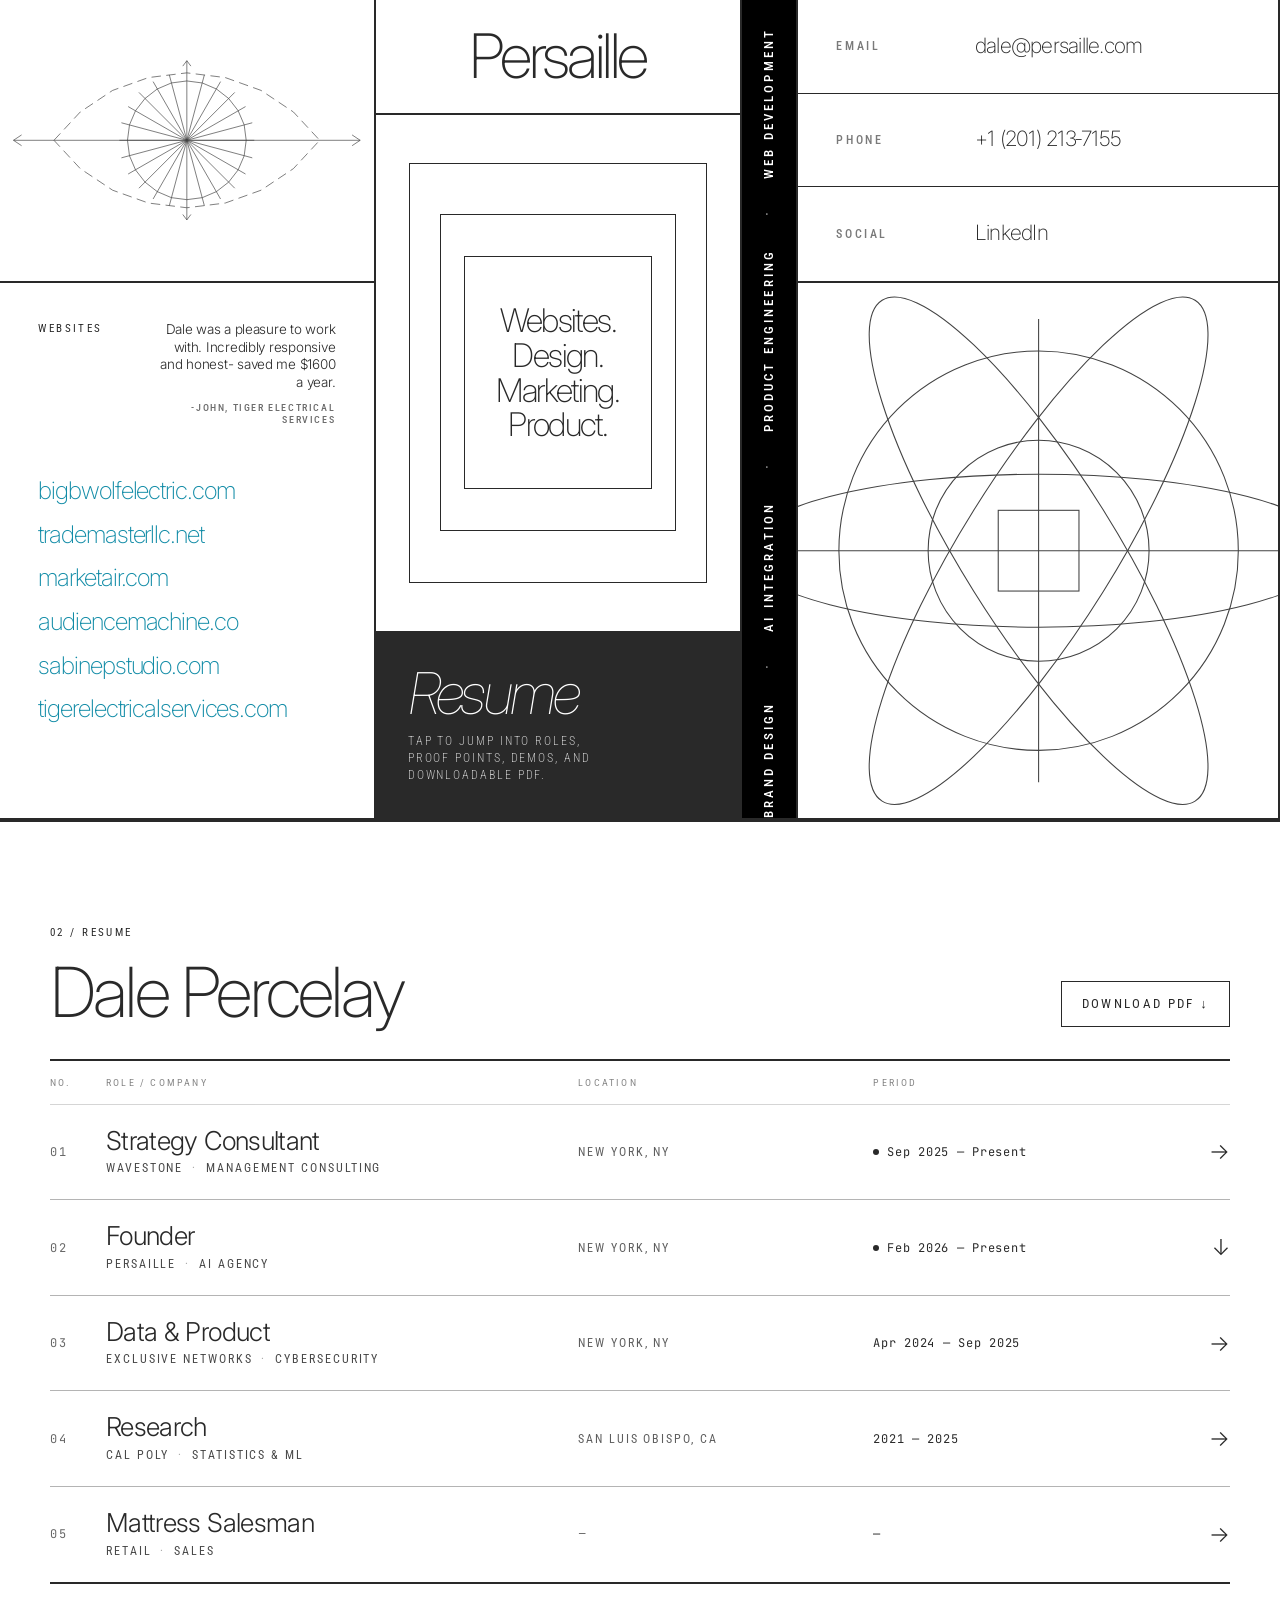
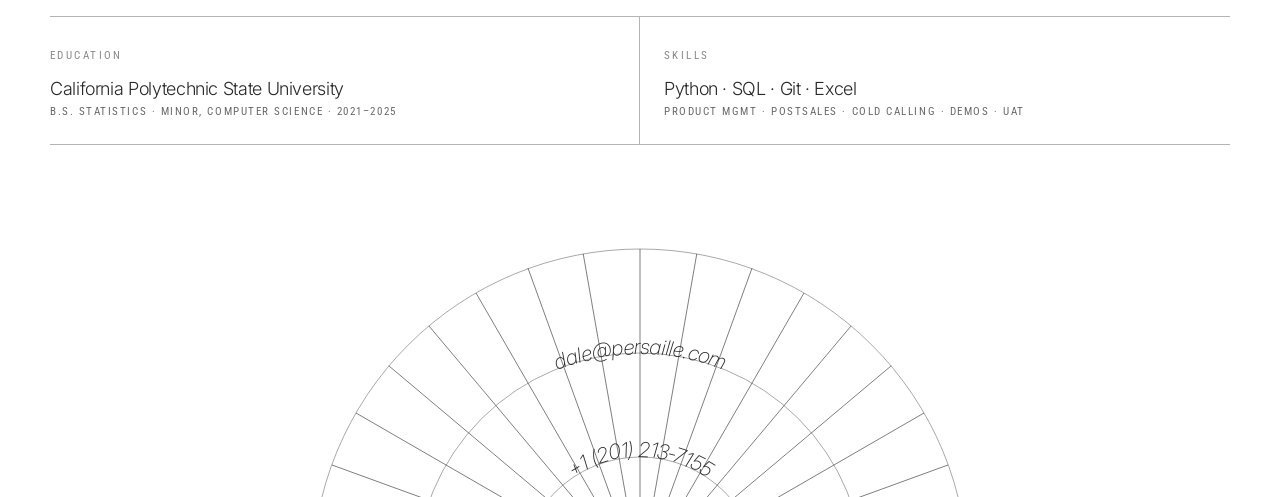
==== commit ecc92241: "Integrate contact info onto arc textPaths; bleed footer into page - Remove resume section border-bot" ====
--- a/index.html
+++ b/index.html
@@ -332,33 +332,51 @@
   </main>
 
   <footer class="foot" aria-label="Contact">
-    <div class="foot__contact">
-      <a class="foot__line" href="mailto:dale@persaille.com">dale@persaille.com</a>
-      <span class="foot__sep" aria-hidden="true">·</span>
-      <a class="foot__line" href="tel:+12012137155">+1 (201) 213&#8209;7155</a>
-    </div>
-
-    <svg class="foot__rays" viewBox="0 0 1000 400" preserveAspectRatio="none" aria-hidden="true">
-      <g class="foot__rays-arcs">
-        <ellipse cx="500" cy="500" rx="500" ry="500" />
-        <ellipse cx="500" cy="500" rx="350" ry="350" />
-        <ellipse cx="500" cy="500" rx="200" ry="200" />
+    <svg class="foot__svg" viewBox="0 0 1600 400" preserveAspectRatio="xMidYMax slice">
+      <title>Contact: dale@persaille.com · +1 (201) 213-7155</title>
+      <defs>
+        <!-- visible upper arc of each ring, for text to follow -->
+        <path id="foot-path-email" d="M 539 400 A 280 280 0 0 1 1061 400" />
+        <path id="foot-path-phone" d="M 688 400 A 150 150 0 0 1 912 400" />
+      </defs>
+
+      <!-- rings -->
+      <g class="foot__rings">
+        <circle cx="800" cy="500" r="410" />
+        <circle cx="800" cy="500" r="280" />
+        <circle cx="800" cy="500" r="150" />
       </g>
-      <g class="foot__rays-lines">
-        <line x1="500" y1="500" x2="933" y2="250" />
-        <line x1="500" y1="500" x2="883" y2="179" />
-        <line x1="500" y1="500" x2="821" y2="117" />
-        <line x1="500" y1="500" x2="750" y2="67"  />
-        <line x1="500" y1="500" x2="671" y2="30"  />
-        <line x1="500" y1="500" x2="587" y2="8"   />
-        <line x1="500" y1="500" x2="500" y2="0"   />
-        <line x1="500" y1="500" x2="413" y2="8"   />
-        <line x1="500" y1="500" x2="329" y2="30"  />
-        <line x1="500" y1="500" x2="250" y2="67"  />
-        <line x1="500" y1="500" x2="179" y2="117" />
-        <line x1="500" y1="500" x2="117" y2="179" />
-        <line x1="500" y1="500" x2="67"  y2="250" />
+
+      <!-- rays -->
+      <g class="foot__rays">
+        <line x1="800" y1="500" x2="1185" y2="360" />
+        <line x1="800" y1="500" x2="1155" y2="295" />
+        <line x1="800" y1="500" x2="1114" y2="236" />
+        <line x1="800" y1="500" x2="1064" y2="186" />
+        <line x1="800" y1="500" x2="1005" y2="145" />
+        <line x1="800" y1="500" x2="940"  y2="114" />
+        <line x1="800" y1="500" x2="871"  y2="96"  />
+        <line x1="800" y1="500" x2="800"  y2="90"  />
+        <line x1="800" y1="500" x2="729"  y2="96"  />
+        <line x1="800" y1="500" x2="660"  y2="114" />
+        <line x1="800" y1="500" x2="595"  y2="145" />
+        <line x1="800" y1="500" x2="536"  y2="186" />
+        <line x1="800" y1="500" x2="486"  y2="236" />
+        <line x1="800" y1="500" x2="445"  y2="295" />
+        <line x1="800" y1="500" x2="415"  y2="360" />
       </g>
+
+      <!-- contact text inscribed on the arcs -->
+      <a href="mailto:dale@persaille.com" class="foot__arc-link">
+        <text class="foot__arc-text">
+          <textPath href="#foot-path-email" startOffset="50%" text-anchor="middle">dale@persaille.com</textPath>
+        </text>
+      </a>
+      <a href="tel:+12012137155" class="foot__arc-link">
+        <text class="foot__arc-text">
+          <textPath href="#foot-path-phone" startOffset="50%" text-anchor="middle">+1 (201) 213&#8209;7155</textPath>
+        </text>
+      </a>
     </svg>
   </footer>
 
--- a/styles.css
+++ b/styles.css
@@ -421,7 +421,6 @@
 
 .resume {
   padding: clamp(56px, 8vw, 96px) var(--gutter) clamp(40px, 6vw, 64px) var(--gutter);
-  border-bottom: var(--rule);
 }
 
 .resume__head {
@@ -651,76 +650,49 @@
 /* ─── FOOT ──────────────────────────────────────────────── */
 
 .foot {
-  position: relative;
   margin: 0;
   padding: 0;
-  background: var(--color-canvas-white);
-  color: var(--color-ink-black);
-  display: flex;
-  flex-direction: column;
   overflow: hidden;
 }
 
-.foot__contact {
-  display: flex;
-  align-items: baseline;
-  justify-content: center;
-  flex-wrap: wrap;
-  gap: clamp(10px, 1.6vw, 24px);
-  padding: clamp(28px, 5vh, 56px) clamp(20px, 4vw, 50px) clamp(14px, 2.4vh, 24px);
-  font-family: var(--font-nh);
-  font-style: italic;
-  font-weight: 200;
-  font-size: clamp(15px, 1.55vw, 21px);
-  letter-spacing: -0.025em;
-  white-space: nowrap;
-  color: var(--color-ink-black);
-}
-
-.foot__line {
-  display: inline-flex;
-  align-items: baseline;
-  border-bottom: 1px solid transparent;
-  padding-bottom: 2px;
-  transition: color 200ms ease, border-color 200ms ease;
-}
-
-.foot__line:hover,
-.foot__line:focus-visible {
-  color: #ff6f61;
-  border-bottom-color: rgba(41, 41, 41, 0.5);
-  outline: none;
-}
-
-.foot__sep {
-  opacity: 0.32;
-  font-style: normal;
-}
-
-.foot__rays {
+.foot__svg {
   display: block;
   width: 100%;
-  height: clamp(180px, 30vh, 340px);
+  height: clamp(220px, 32vh, 400px);
   fill: none;
   stroke: var(--color-ink-black);
   stroke-width: 1;
   vector-effect: non-scaling-stroke;
-  pointer-events: none;
-}
-
-.foot__rays-arcs ellipse { opacity: 0.55; }
-.foot__rays-lines line   { opacity: 0.82; }
-
-@media (max-width: 540px) {
-  .foot__contact {
-    flex-direction: column;
-    align-items: center;
-    gap: 4px;
-    padding-bottom: 14px;
-    font-size: 14px;
-  }
-  .foot__sep { display: none; }
-  .foot__rays { height: 160px; }
+}
+
+.foot__rings circle { opacity: 0.5; }
+.foot__rays  line   { opacity: 0.75; }
+
+.foot__arc-text {
+  fill: var(--color-ink-black);
+  stroke: none;
+  font-family: var(--font-nh);
+  font-style: italic;
+  font-weight: 200;
+  font-size: 26px;
+  letter-spacing: -0.02em;
+}
+
+.foot__arc-link {
+  cursor: pointer;
+  transition: opacity 200ms ease;
+}
+
+.foot__arc-link:hover .foot__arc-text,
+.foot__arc-link:focus .foot__arc-text {
+  fill: #ff6f61;
+}
+
+.foot__arc-link:focus { outline: none; }
+.foot__arc-link:focus-visible circle,
+.foot__arc-link:focus-visible .foot__arc-text {
+  outline: none;
+  opacity: 1;
 }
 
 /* ─── RESPONSIVE ────────────────────────────────────────── */
@@ -792,7 +764,7 @@
   .edu__col + .edu__col { padding-left: 0; }
   .edu__col:last-child { border-bottom: 0; }
 
-  .foot__rays { height: clamp(160px, 26vh, 240px); }
+  .foot__svg { height: clamp(180px, 28vh, 300px); }
 }
 
 @media (max-width: 540px) {
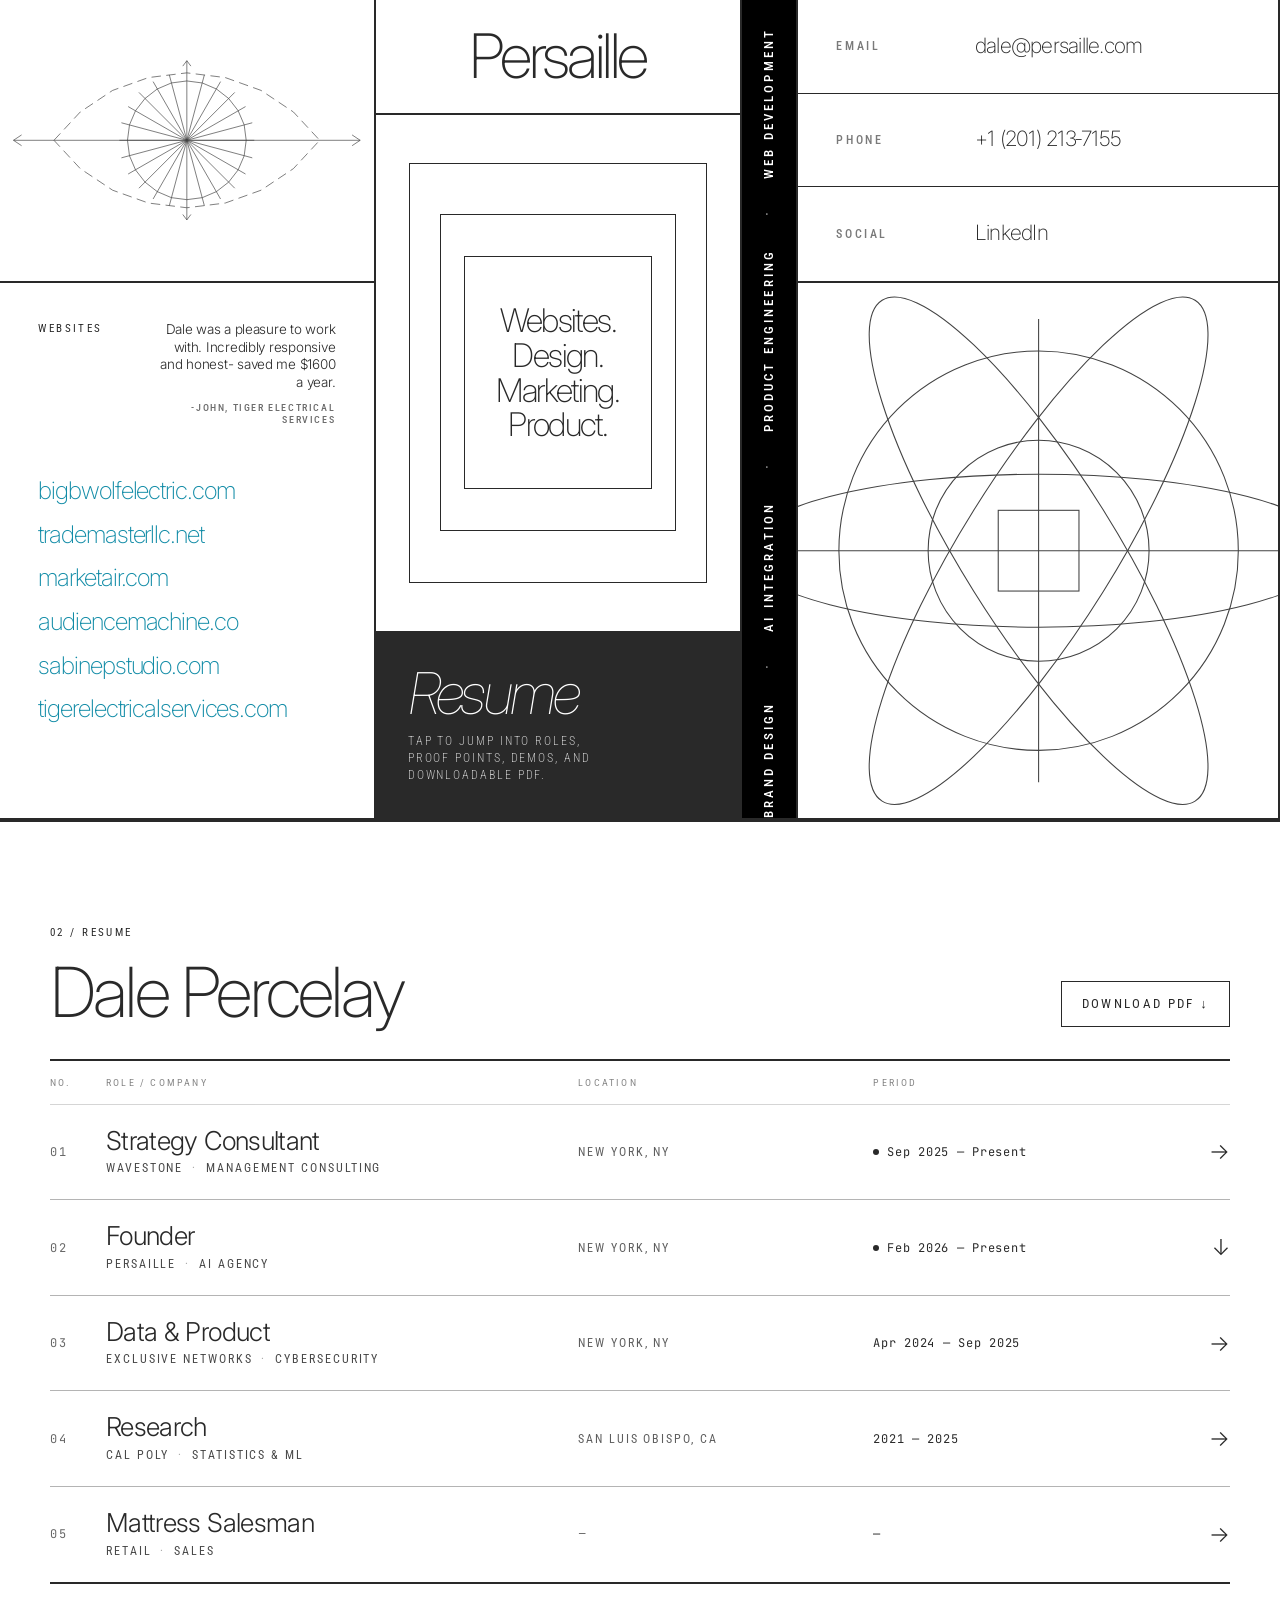
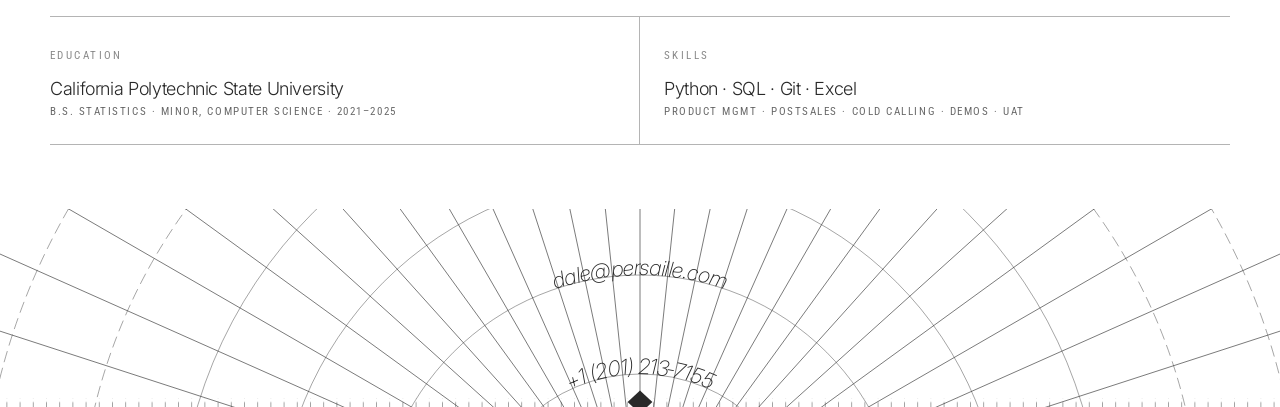
==== commit 8bd29980: "Replace Persaille previews with client cards" ====
--- a/index.html
+++ b/index.html
@@ -242,26 +242,52 @@
                   </p>
                 </div>
 
-                <div class="persaille-sites">
-                  <div class="persaille-sites__head">
-                    <p class="eyebrow">CLIENT SITES · TAP TO PREVIEW</p>
-                    <p class="persaille-sites__hint">
-                      Sites load inline below the link. Some sites block
-                      embedding for security — use “open in new tab” when the
-                      preview stays blank.
-                    </p>
-                  </div>
-                  <ul class="site-list" id="persaille-sites" aria-label="Persaille client websites"></ul>
-                  <noscript>
-                    <ul class="site-list site-list--noscript">
-                      <li><a class="site-link" href="https://www.bigbwolfelectric.com" target="_blank" rel="noopener">bigbwolfelectric.com ↗</a></li>
-                      <li><a class="site-link" href="https://www.trademasterllc.net/" target="_blank" rel="noopener">trademasterllc.net ↗</a></li>
-                      <li><a class="site-link" href="https://www.marketair.com/" target="_blank" rel="noopener">marketair.com ↗</a></li>
-                      <li><a class="site-link" href="https://audiencemachine.co" target="_blank" rel="noopener">audiencemachine.co ↗</a></li>
-                      <li><a class="site-link" href="https://www.sabinepstudio.com/" target="_blank" rel="noopener">sabinepstudio.com ↗</a></li>
-                      <li><a class="site-link" href="https://www.tigerelectricalservices.com/" target="_blank" rel="noopener">tigerelectricalservices.com ↗</a></li>
-                    </ul>
-                  </noscript>
+                <div class="client-grid">
+                  <a class="client-card" href="https://www.trademasterllc.net/" target="_blank" rel="noopener">
+                    <div class="client-card__logo"><img src="assets/clients/trademaster.png" alt="Trademaster Construction LLC" /></div>
+                    <div class="client-card__body">
+                      <p class="client-card__story">Cold call — left a voicemail, he called back. Saved them $900/yr.</p>
+                      <span class="client-card__url">trademasterllc.net ↗</span>
+                    </div>
+                  </a>
+                  <a class="client-card" href="https://www.bigbwolfelectric.com" target="_blank" rel="noopener">
+                    <div class="client-card__logo client-card__logo--wolf">
+                      <img src="assets/clients/bigbwolf.jpeg" alt="" aria-hidden="true" />
+                      <span>Big B Wolf <small>Electric</small></span>
+                    </div>
+                    <div class="client-card__body">
+                      <p class="client-card__story">Cold call — two demos to close.</p>
+                      <span class="client-card__url">bigbwolfelectric.com ↗</span>
+                    </div>
+                  </a>
+                  <a class="client-card" href="https://www.tigerelectricalservices.com/" target="_blank" rel="noopener">
+                    <div class="client-card__logo"><img src="assets/clients/tiger.png" alt="Tiger Electrical Services" /></div>
+                    <div class="client-card__body">
+                      <p class="client-card__story">Word of mouth.</p>
+                      <span class="client-card__url">tigerelectricalservices.com ↗</span>
+                    </div>
+                  </a>
+                  <a class="client-card" href="https://audiencemachine.co" target="_blank" rel="noopener">
+                    <div class="client-card__logo"><img src="assets/clients/audiencemachine.png" alt="Audience Machine" /></div>
+                    <div class="client-card__body">
+                      <p class="client-card__story">Client referral.</p>
+                      <span class="client-card__url">audiencemachine.co ↗</span>
+                    </div>
+                  </a>
+                  <a class="client-card" href="https://www.sabinepstudio.com/" target="_blank" rel="noopener">
+                    <div class="client-card__logo"><img src="assets/clients/sabine.png" alt="Sabine P Studio" /></div>
+                    <div class="client-card__body">
+                      <p class="client-card__story">Client referral.</p>
+                      <span class="client-card__url">sabinepstudio.com ↗</span>
+                    </div>
+                  </a>
+                  <a class="client-card" href="https://www.marketair.com/" target="_blank" rel="noopener">
+                    <div class="client-card__logo"><img src="assets/clients/marketair.avif" alt="Marketair" /></div>
+                    <div class="client-card__body">
+                      <p class="client-card__story">Cold call — four demos. Manage ecommerce. Saved them $2,400/yr.</p>
+                      <span class="client-card__url">marketair.com ↗</span>
+                    </div>
+                  </a>
                 </div>
               </div>
             </div>
@@ -332,41 +358,57 @@
   </main>
 
   <footer class="foot" aria-label="Contact">
-    <svg class="foot__svg" viewBox="0 0 1600 400" preserveAspectRatio="xMidYMax slice">
+    <svg class="foot__svg" viewBox="0 0 1600 240" preserveAspectRatio="xMidYMax slice">
       <title>Contact: dale@persaille.com · +1 (201) 213-7155</title>
       <defs>
-        <!-- visible upper arc of each ring, for text to follow -->
-        <path id="foot-path-email" d="M 539 400 A 280 280 0 0 1 1061 400" />
-        <path id="foot-path-phone" d="M 688 400 A 150 150 0 0 1 912 400" />
+        <path id="foot-path-email" d="M 523 240 A 320 320 0 0 1 1077 240" />
+        <path id="foot-path-phone" d="M 680 240 A 200 200 0 0 1 920 240" />
+        <pattern id="foot-ticks" x="0" y="0" width="16" height="10" patternUnits="userSpaceOnUse">
+          <line x1="0" y1="4" x2="0" y2="10" />
+        </pattern>
       </defs>
 
-      <!-- rings -->
       <g class="foot__rings">
-        <circle cx="800" cy="500" r="410" />
-        <circle cx="800" cy="500" r="280" />
-        <circle cx="800" cy="500" r="150" />
+        <circle cx="800" cy="400" r="200" />
+        <circle cx="800" cy="400" r="320" />
+        <circle cx="800" cy="400" r="440" />
+        <circle cx="800" cy="400" r="560" />
+        <circle class="foot__ring--dashed" cx="800" cy="400" r="680" />
+        <circle class="foot__ring--dashed" cx="800" cy="400" r="800" />
       </g>
 
-      <!-- rays -->
       <g class="foot__rays">
-        <line x1="800" y1="500" x2="1185" y2="360" />
-        <line x1="800" y1="500" x2="1155" y2="295" />
-        <line x1="800" y1="500" x2="1114" y2="236" />
-        <line x1="800" y1="500" x2="1064" y2="186" />
-        <line x1="800" y1="500" x2="1005" y2="145" />
-        <line x1="800" y1="500" x2="940"  y2="114" />
-        <line x1="800" y1="500" x2="871"  y2="96"  />
-        <line x1="800" y1="500" x2="800"  y2="90"  />
-        <line x1="800" y1="500" x2="729"  y2="96"  />
-        <line x1="800" y1="500" x2="660"  y2="114" />
-        <line x1="800" y1="500" x2="595"  y2="145" />
-        <line x1="800" y1="500" x2="536"  y2="186" />
-        <line x1="800" y1="500" x2="486"  y2="236" />
-        <line x1="800" y1="500" x2="445"  y2="295" />
-        <line x1="800" y1="500" x2="415"  y2="360" />
+        <line x1="800" y1="400" x2="1656" y2="122" />
+        <line x1="800" y1="400" x2="1622" y2="34"  />
+        <line x1="800" y1="400" x2="1579" y2="-50" />
+        <line x1="800" y1="400" x2="1528" y2="-129" />
+        <line x1="800" y1="400" x2="1469" y2="-202" />
+        <line x1="800" y1="400" x2="1402" y2="-269" />
+        <line x1="800" y1="400" x2="1329" y2="-328" />
+        <line x1="800" y1="400" x2="1250" y2="-379" />
+        <line x1="800" y1="400" x2="1166" y2="-422" />
+        <line x1="800" y1="400" x2="1078" y2="-456" />
+        <line x1="800" y1="400" x2="987"  y2="-480" />
+        <line x1="800" y1="400" x2="894"  y2="-495" />
+        <line x1="800" y1="400" x2="800"  y2="-500" />
+        <line x1="800" y1="400" x2="706"  y2="-495" />
+        <line x1="800" y1="400" x2="613"  y2="-480" />
+        <line x1="800" y1="400" x2="522"  y2="-456" />
+        <line x1="800" y1="400" x2="434"  y2="-422" />
+        <line x1="800" y1="400" x2="350"  y2="-379" />
+        <line x1="800" y1="400" x2="271"  y2="-328" />
+        <line x1="800" y1="400" x2="198"  y2="-269" />
+        <line x1="800" y1="400" x2="131"  y2="-202" />
+        <line x1="800" y1="400" x2="72"   y2="-129" />
+        <line x1="800" y1="400" x2="21"   y2="-50"  />
+        <line x1="800" y1="400" x2="-22"  y2="34"   />
+        <line x1="800" y1="400" x2="-56"  y2="122"  />
       </g>
 
-      <!-- contact text inscribed on the arcs -->
+      <rect class="foot__tickbar" x="0" y="230" width="1600" height="10" fill="url(#foot-ticks)" stroke="none" />
+
+      <polygon class="foot__gem" points="800,220 815,234 800,248 785,234" />
+
       <a href="mailto:dale@persaille.com" class="foot__arc-link">
         <text class="foot__arc-text">
           <textPath href="#foot-path-email" startOffset="50%" text-anchor="middle">dale@persaille.com</textPath>
@@ -384,106 +426,16 @@
     const yearEl = document.getElementById('year');
     if (yearEl) yearEl.textContent = new Date().getFullYear();
 
-    // ── Persaille click-in panel + inline site previews ──────────
-    (function () {
-      const persailleSites = [
-        { url: 'https://www.bigbwolfelectric.com',          host: 'bigbwolfelectric.com' },
-        { url: 'https://www.trademasterllc.net/',           host: 'trademasterllc.net' },
-        { url: 'https://www.marketair.com/',                host: 'marketair.com' },
-        { url: 'https://audiencemachine.co',                host: 'audiencemachine.co' },
-        { url: 'https://www.sabinepstudio.com/',            host: 'sabinepstudio.com' },
-        { url: 'https://www.tigerelectricalservices.com/',  host: 'tigerelectricalservices.com' },
-      ];
-
-      const list = document.getElementById('persaille-sites');
-      if (list) {
-        list.innerHTML = persailleSites.map((s, i) => {
-          const n = String(i + 1).padStart(2, '0');
-          return `
-            <li class="site-item">
-              <button class="site-trigger" type="button" aria-expanded="false" aria-controls="site-frame-${i}">
-                <span class="site-trigger__no">${n}</span>
-                <span class="site-trigger__url">${s.host}</span>
-                <span class="site-trigger__action">PREVIEW <span class="site-trigger__chevron" aria-hidden="true">↓</span></span>
-              </button>
-              <div class="site-frame" id="site-frame-${i}" data-open="false">
-                <div class="site-frame__inner">
-                  <div class="site-frame__bar">
-                    <span class="site-frame__dots" aria-hidden="true"><i></i><i></i><i></i></span>
-                    <span class="site-frame__addr">${s.host}</span>
-                    <a class="site-frame__open" href="${s.url}" target="_blank" rel="noopener">OPEN ↗</a>
-                  </div>
-                  <div class="site-frame__viewport">
-                    <div class="site-frame__loader" aria-hidden="true">LOADING…</div>
-                    <iframe class="site-frame__iframe" data-src="${s.url}" title="${s.host} preview" loading="lazy" referrerpolicy="no-referrer" sandbox="allow-scripts allow-same-origin allow-forms allow-popups allow-popups-to-escape-sandbox"></iframe>
-                    <div class="site-frame__fallback" hidden>
-                      <p class="site-frame__fallback-msg">
-                        ${s.host} blocks inline embedding for security
-                        <small>(X-Frame-Options / CSP frame-ancestors)</small>
-                      </p>
-                      <a class="btn" href="${s.url}" target="_blank" rel="noopener">OPEN IN NEW TAB ↗</a>
-                    </div>
-                  </div>
-                </div>
-              </div>
-            </li>`;
-        }).join('');
-
-        list.addEventListener('click', (e) => {
-          const trigger = e.target.closest('.site-trigger');
-          if (!trigger) return;
-          const frame = trigger.nextElementSibling;
-          const open  = frame.dataset.open === 'true';
-          frame.dataset.open = open ? 'false' : 'true';
-          trigger.setAttribute('aria-expanded', open ? 'false' : 'true');
-
-          if (open) return;
-
-          const iframe   = frame.querySelector('iframe');
-          const loader   = frame.querySelector('.site-frame__loader');
-          const fallback = frame.querySelector('.site-frame__fallback');
-
-          if (iframe.dataset.src && !iframe.src) {
-            iframe.src = iframe.dataset.src;
-
-            let resolved = false;
-            const resolve = () => {
-              if (resolved) return;
-              resolved = true;
-              if (loader) loader.hidden = true;
-              try {
-                const href = iframe.contentWindow && iframe.contentWindow.location.href;
-                if (!href || href === 'about:blank' || href === 'about:srcdoc') {
-                  if (fallback) fallback.hidden = false;
-                }
-              } catch (_) {
-                // SecurityError = cross-origin loaded successfully — keep fallback hidden
-              }
-            };
-
-            iframe.addEventListener('load', () => {
-              // small delay so X-Frame-Options enforcement settles
-              setTimeout(resolve, 120);
-            }, { once: true });
-
-            iframe.addEventListener('error', resolve, { once: true });
-
-            // backup if load never fires (network failure, etc.)
-            setTimeout(resolve, 8000);
-          }
-        });
-      }
-
-      const toggle = document.querySelector('[data-entry="persaille"]');
-      const panel  = document.getElementById('persaille-panel');
-      if (toggle && panel) {
-        toggle.addEventListener('click', () => {
-          const open = panel.dataset.open === 'true';
-          panel.dataset.open = open ? 'false' : 'true';
-          toggle.setAttribute('aria-expanded', open ? 'false' : 'true');
-        });
-      }
-    })();
+    // ── Persaille panel toggle ────────────────────────────────────
+    const toggle = document.querySelector('[data-entry="persaille"]');
+    const panel  = document.getElementById('persaille-panel');
+    if (toggle && panel) {
+      toggle.addEventListener('click', () => {
+        const open = panel.dataset.open === 'true';
+        panel.dataset.open = open ? 'false' : 'true';
+        toggle.setAttribute('aria-expanded', open ? 'false' : 'true');
+      });
+    }
   </script>
 </body>
 </html>
--- a/styles.css
+++ b/styles.css
@@ -658,15 +658,17 @@
 .foot__svg {
   display: block;
   width: 100%;
-  height: clamp(220px, 32vh, 400px);
+  height: clamp(160px, 22vh, 240px);
   fill: none;
   stroke: var(--color-ink-black);
   stroke-width: 1;
   vector-effect: non-scaling-stroke;
 }
 
-.foot__rings circle { opacity: 0.5; }
-.foot__rays  line   { opacity: 0.75; }
+.foot__rings circle       { opacity: 0.5; }
+.foot__ring--dashed       { stroke-dasharray: 14 7; }
+.foot__rays  line         { opacity: 0.75; }
+.foot__gem                { fill: var(--color-ink-black); stroke: none; }
 
 .foot__arc-text {
   fill: var(--color-ink-black);
@@ -764,7 +766,7 @@
   .edu__col + .edu__col { padding-left: 0; }
   .edu__col:last-child { border-bottom: 0; }
 
-  .foot__svg { height: clamp(180px, 28vh, 300px); }
+  .foot__svg { height: clamp(130px, 20vh, 180px); }
 }
 
 @media (max-width: 540px) {
@@ -918,10 +920,9 @@
 .entry-panel__content {
   padding: clamp(28px, 4vw, 48px) 0 clamp(32px, 5vw, 56px) 0;
   border-top: var(--rule-thin);
-  display: grid;
-  grid-template-columns: minmax(0, 0.95fr) minmax(0, 1.4fr);
-  gap: clamp(28px, 4vw, 56px);
-  align-items: start;
+  display: flex;
+  flex-direction: column;
+  gap: clamp(28px, 4vw, 48px);
 }
 
 .persaille-prose .eyebrow { margin-bottom: 18px; opacity: 0.7; }
@@ -938,265 +939,107 @@
 
 .persaille-line:last-child { margin-bottom: 0; }
 
-.persaille-sites__head {
+.client-grid {
+  display: grid;
+  grid-template-columns: repeat(3, 1fr);
+  gap: 1px;
+  background: var(--color-ink-black);
+  border: 1px solid var(--color-ink-black);
+}
+
+.client-card {
   display: flex;
   flex-direction: column;
-  gap: 8px;
-  padding-bottom: 14px;
-  margin-bottom: 18px;
-  border-bottom: var(--rule-thin);
-}
-
-.persaille-sites__head .eyebrow { margin: 0; opacity: 0.7; }
-
-.persaille-sites__hint {
-  margin: 0;
-  font-family: var(--font-s-condensed);
-  font-size: 11px;
-  letter-spacing: 0.14em;
-  text-transform: uppercase;
-  opacity: 0.55;
-  line-height: 1.5;
-  max-width: 60ch;
-}
-
-.site-list {
-  display: flex;
-  flex-direction: column;
-  gap: 10px;
-}
-
-.site-list--noscript .site-link {
-  font-family: var(--font-nh);
-  font-size: 18px;
-  font-weight: 300;
-  color: #128ca7;
-}
-
-.site-item {
-  border: 1px solid var(--color-ink-black);
   background: var(--color-canvas-white);
+  color: inherit;
+  text-decoration: none;
   overflow: hidden;
-}
-
-.site-trigger {
-  display: grid;
-  grid-template-columns: 44px 1fr auto;
+  transition: opacity 180ms ease;
+}
+
+.client-card:hover { opacity: 0.75; }
+
+.client-card__logo {
+  width: 100%;
+  aspect-ratio: 3 / 1;
+  overflow: hidden;
+  padding: 18px 22px;
+  display: flex;
   align-items: center;
-  gap: 16px;
-  width: 100%;
-  padding: 16px 18px;
-  background: transparent;
-  border: 0;
-  font: inherit;
-  color: inherit;
-  text-align: left;
-  cursor: pointer;
-  transition: background 140ms ease, color 140ms ease;
-}
-
-.site-trigger:hover,
-.site-trigger:focus-visible,
-.site-trigger[aria-expanded="true"] {
-  background: var(--color-ink-black);
-  color: var(--color-canvas-white);
-  outline: none;
-}
-
-.site-trigger__no {
-  font-family: var(--font-mono);
-  font-size: 11px;
-  letter-spacing: 0.12em;
-  opacity: 0.7;
-}
-
-.site-trigger__url {
-  font-family: var(--font-nh);
-  font-weight: 300;
-  font-size: clamp(17px, 1.5vw, 22px);
-  letter-spacing: -0.025em;
-  overflow-wrap: anywhere;
-}
-
-.site-trigger__action {
-  font-family: var(--font-s-condensed);
-  font-size: 11px;
-  letter-spacing: 0.22em;
-  text-transform: uppercase;
-  opacity: 0.85;
-  display: inline-flex;
-  align-items: center;
-  gap: 8px;
-  white-space: nowrap;
-}
-
-.site-trigger__chevron {
-  display: inline-block;
-  transition: transform 220ms cubic-bezier(.2, .7, .2, 1);
-}
-
-.site-trigger[aria-expanded="true"] .site-trigger__chevron {
-  transform: rotate(180deg);
-}
-
-.site-frame {
-  display: grid;
-  grid-template-rows: 0fr;
-  transition: grid-template-rows 360ms cubic-bezier(.2, .7, .2, 1);
-  border-top: 0;
-}
-
-.site-frame[data-open="true"] {
-  grid-template-rows: 1fr;
-  border-top: 1px solid var(--color-ink-black);
-}
-
-.site-frame__inner {
-  overflow: hidden;
-  min-height: 0;
+  justify-content: center;
   background: var(--color-canvas-white);
 }
 
-.site-frame__bar {
-  display: flex;
-  align-items: center;
-  gap: 12px;
-  padding: 10px 14px;
-  background: #f4f4f4;
-  border-bottom: 1px solid var(--color-ink-black);
-  font-family: var(--font-mono);
-  font-size: 11px;
-  letter-spacing: 0.04em;
-}
-
-.site-frame__dots {
-  display: inline-flex;
-  gap: 5px;
-  flex: 0 0 auto;
-}
-
-.site-frame__dots i {
-  width: 9px;
-  height: 9px;
-  border-radius: 50%;
-  background: var(--color-ink-black);
-  opacity: 0.18;
-  display: inline-block;
-}
-
-.site-frame__addr {
-  flex: 1 1 auto;
-  min-width: 0;
-  overflow: hidden;
-  text-overflow: ellipsis;
-  white-space: nowrap;
-  opacity: 0.75;
-}
-
-.site-frame__open {
-  flex: 0 0 auto;
-  font-family: var(--font-s-condensed);
-  font-size: 10px;
-  letter-spacing: 0.22em;
-  text-transform: uppercase;
-  padding: 4px 8px;
-  border: 1px solid var(--color-ink-black);
-  transition: background 120ms ease, color 120ms ease;
-}
-
-.site-frame__open:hover,
-.site-frame__open:focus-visible {
-  background: var(--color-ink-black);
-  color: var(--color-canvas-white);
-  outline: none;
-}
-
-.site-frame__viewport {
-  position: relative;
-  width: 100%;
-  height: clamp(420px, 70vh, 680px);
-  background: var(--color-canvas-white);
-}
-
-.site-frame__iframe {
+.client-card__logo img {
   display: block;
   width: 100%;
   height: 100%;
-  border: 0;
-  background: var(--color-canvas-white);
-}
-
-.site-frame__loader {
-  position: absolute;
-  inset: 0;
-  display: grid;
-  place-items: center;
-  font-family: var(--font-mono);
-  font-size: 11px;
-  letter-spacing: 0.22em;
-  opacity: 0.55;
-  pointer-events: none;
-  background: var(--color-canvas-white);
-  animation: site-loader-pulse 1.4s ease-in-out infinite;
-}
-
-@keyframes site-loader-pulse {
-  0%, 100% { opacity: 0.4; }
-  50%      { opacity: 0.85; }
-}
-
-.site-frame__fallback {
-  position: absolute;
-  inset: 0;
-  display: grid;
-  place-items: center;
-  gap: 18px;
-  padding: 28px;
-  text-align: center;
-  background: var(--color-canvas-white);
-  z-index: 2;
-}
-
-.site-frame__fallback-msg {
-  margin: 0;
-  font-family: var(--font-s-condensed);
-  font-size: 13px;
-  letter-spacing: 0.14em;
-  text-transform: uppercase;
-  line-height: 1.5;
-  max-width: 36ch;
-}
-
-.site-frame__fallback-msg small {
+  object-fit: contain;
+  object-position: center;
+}
+
+.client-card__logo--wolf {
+  gap: 16px;
+  background: #1b1b1b;
+  color: var(--color-canvas-white);
+}
+
+.client-card__logo--wolf img {
+  width: min(42%, 150px);
+  height: 56px;
+  object-fit: cover;
+  flex: 0 0 auto;
+}
+
+.client-card__logo--wolf span {
+  font-family: var(--font-s-condensed);
+  font-size: clamp(18px, 2vw, 28px);
+  font-weight: 700;
+  letter-spacing: 0.08em;
+  line-height: 0.95;
+  text-transform: uppercase;
+}
+
+.client-card__logo--wolf small {
   display: block;
   margin-top: 6px;
+  color: #4f8dff;
+  font-size: 0.48em;
+  letter-spacing: 0.26em;
+}
+
+.client-card__body {
+  padding: 14px 16px;
+  display: flex;
+  flex-direction: column;
+  gap: 8px;
+  flex: 1;
+  min-height: 116px;
+  border-top: 1px solid var(--color-ink-black);
+}
+
+.client-card__story {
+  margin: 0;
+  font-family: var(--font-nh);
+  font-weight: 300;
+  font-size: 13px;
+  line-height: 1.45;
+  flex: 1;
+}
+
+.client-card__url {
+  font-family: var(--font-mono);
   font-size: 10px;
-  letter-spacing: 0.12em;
-  opacity: 0.55;
+  letter-spacing: 0.1em;
+  opacity: 0.45;
 }
 
 @media (max-width: 880px) {
-  .entry-panel__content {
-    grid-template-columns: 1fr;
-    gap: clamp(20px, 4vw, 32px);
-  }
-
-  .site-trigger {
-    grid-template-columns: 36px 1fr auto;
-    gap: 12px;
-    padding: 14px 14px;
-  }
-
-  .site-trigger__url { font-size: 16px; }
-  .site-frame__viewport { height: clamp(360px, 60vh, 540px); }
+  .client-grid { grid-template-columns: repeat(2, 1fr); }
 }
 
 @media (max-width: 540px) {
-  .site-trigger { grid-template-columns: 28px 1fr; padding: 12px; }
-  .site-trigger__action { display: none; }
-  .site-frame__viewport { height: 420px; }
-  .site-frame__bar { padding: 8px 10px; gap: 8px; font-size: 10px; }
-  .site-frame__dots i { width: 7px; height: 7px; }
+  .client-grid { grid-template-columns: 1fr; }
 }
 
 /* ─── ROLE DETAIL PAGE ──────────────────────────────────── */
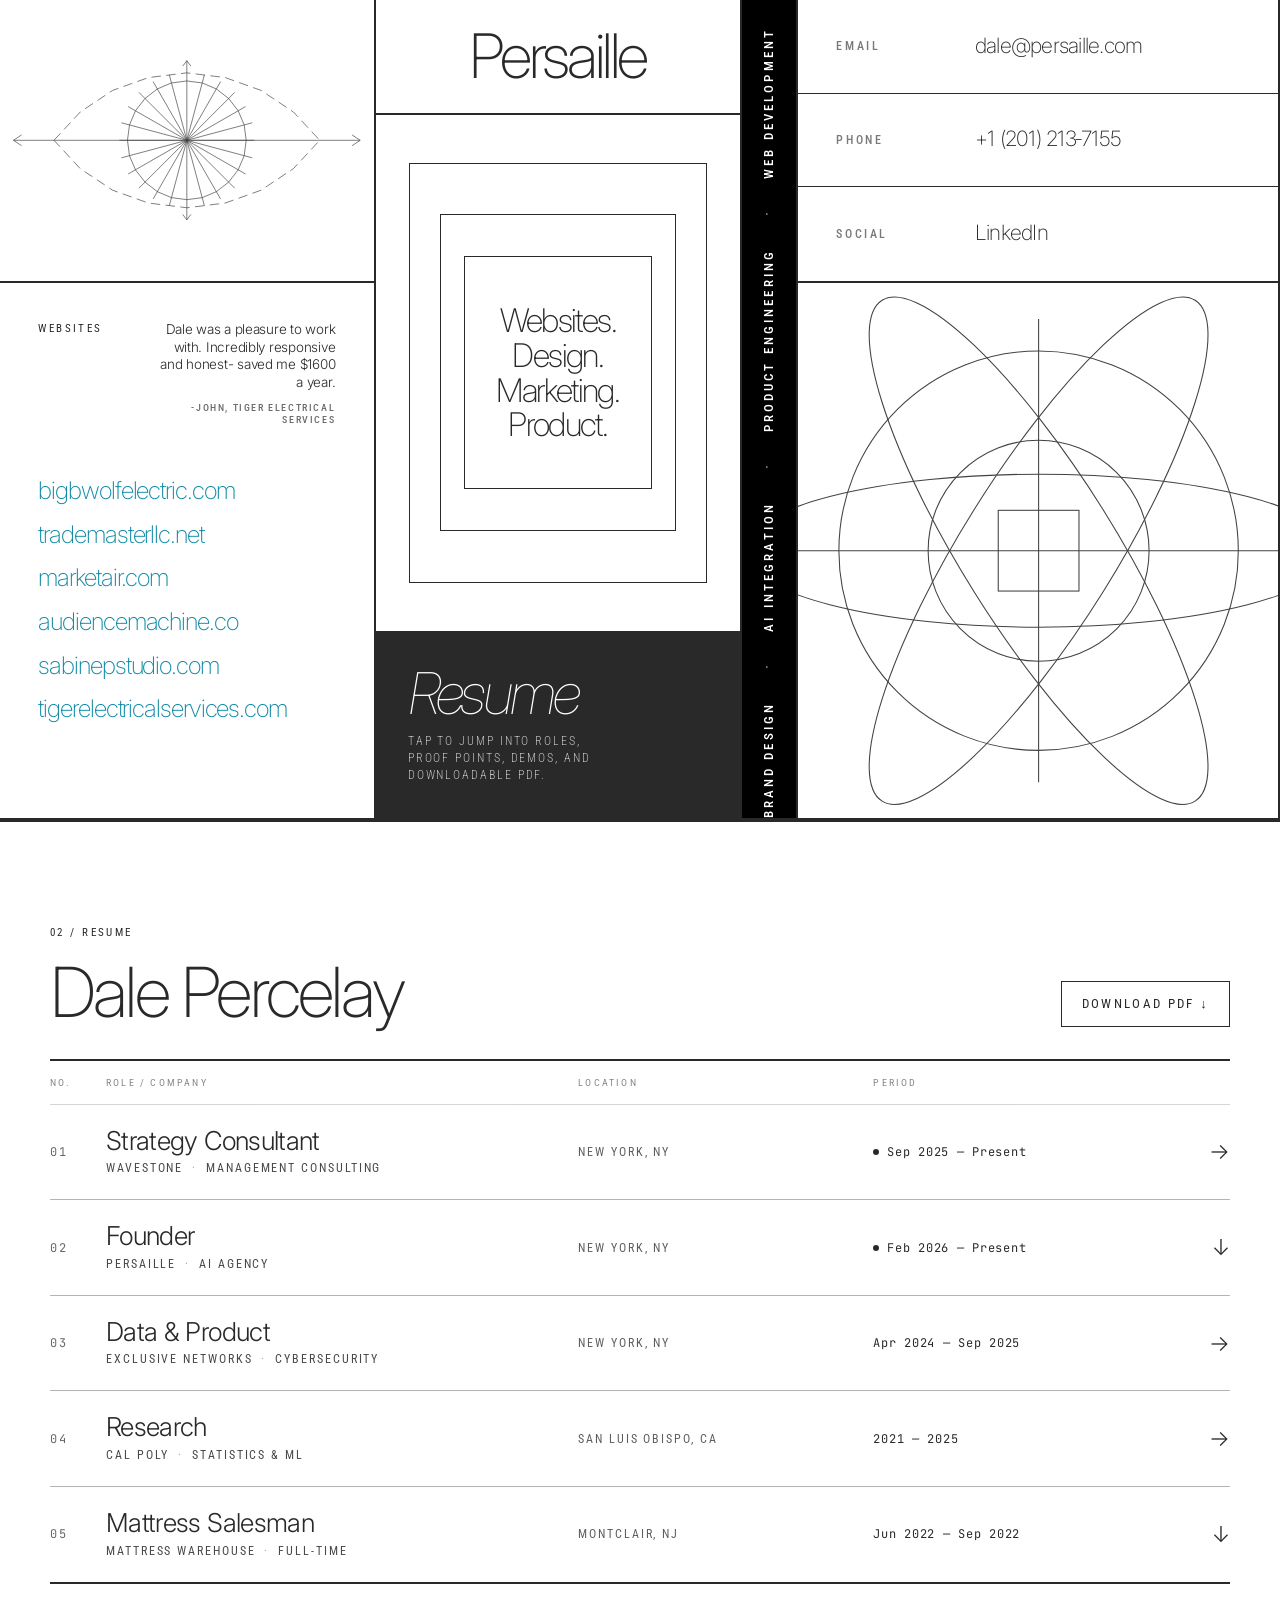
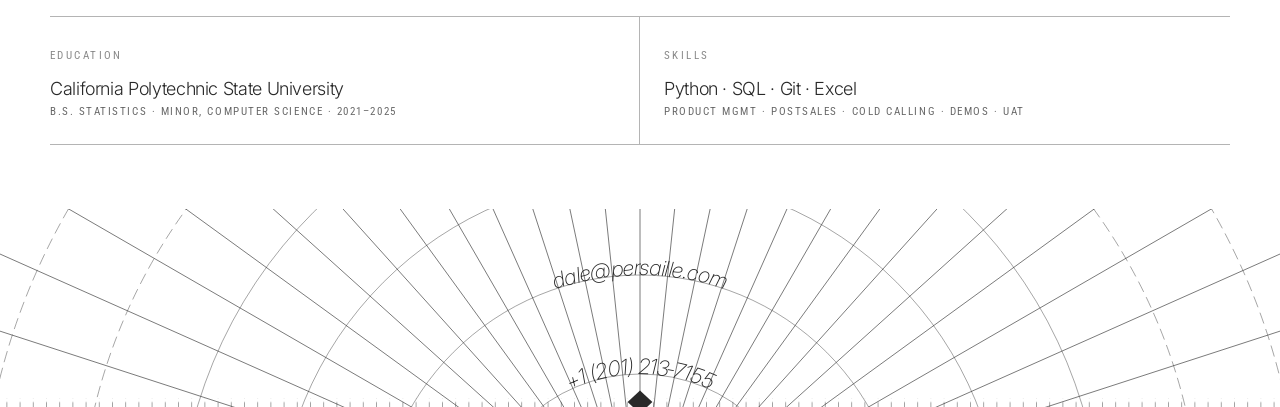
==== commit 1b5091e1: "Add mattress salesman dropdown" ====
--- a/index.html
+++ b/index.html
@@ -321,16 +321,36 @@
         </li>
 
         <li>
-          <a class="entry" href="#" data-entry="mattress">
+          <button class="entry entry--toggle" type="button" data-entry="mattress" aria-expanded="false" aria-controls="mattress-panel">
             <span class="entry__no">05</span>
             <span class="entry__role">
               <span class="entry__title">Mattress Salesman</span>
-              <span class="entry__company">Retail <span class="sep">·</span> Sales</span>
+              <span class="entry__company">Mattress Warehouse <span class="sep">·</span> Full-time</span>
             </span>
-            <span class="entry__loc hide-sm">—</span>
-            <span class="entry__period">—</span>
-            <span class="entry__arrow" aria-hidden="true">→</span>
-          </a>
+            <span class="entry__loc hide-sm">Montclair, NJ</span>
+            <span class="entry__period">Jun 2022 — Sep 2022</span>
+            <span class="entry__arrow entry__arrow--toggle" aria-hidden="true">↓</span>
+          </button>
+          <div id="mattress-panel" class="entry-panel" data-open="false" role="region" aria-label="Mattress Salesman experience">
+            <div class="entry-panel__inner">
+              <div class="entry-panel__content mattress-panel">
+                <figure class="mattress-photo">
+                  <img src="assets/experience/mattressstore.jpg" alt="Dale outside Mattress Warehouse in Montclair with an inflatable sale figure" />
+                </figure>
+                <div class="mattress-copy">
+                  <p class="eyebrow">MATTRESS WAREHOUSE · 4 MOS</p>
+                  <ol class="mattress-notes">
+                    <li>Stint inspired by Saul Goodman working at CC Mobile selling TracFones in <em>Better Call Saul</em>.</li>
+                    <li>100+ mattresses sold. Northeast Regional Top 20 salesperson in August 2022.</li>
+                    <li>
+                      Worked with Frank, a mattress veteran who came out of retirement and went through Mattress Warehouse training with me.
+                      Nicknamed <a href="https://photos.google.com/photo/AF1QipOPS%7CQ6c%7CLP9nAXigal3SH7EpMf6Yz4k_7vpE12" target="_blank" rel="noopener">“the legend and the kid”</a>.
+                    </li>
+                  </ol>
+                </div>
+              </div>
+            </div>
+          </div>
         </li>
 
       </ol>
@@ -426,16 +446,16 @@
     const yearEl = document.getElementById('year');
     if (yearEl) yearEl.textContent = new Date().getFullYear();
 
-    // ── Persaille panel toggle ────────────────────────────────────
-    const toggle = document.querySelector('[data-entry="persaille"]');
-    const panel  = document.getElementById('persaille-panel');
-    if (toggle && panel) {
+    // ── Resume entry panel toggles ────────────────────────────────
+    document.querySelectorAll('.entry--toggle[aria-controls]').forEach((toggle) => {
+      const panel = document.getElementById(toggle.getAttribute('aria-controls'));
+      if (!panel) return;
       toggle.addEventListener('click', () => {
         const open = panel.dataset.open === 'true';
         panel.dataset.open = open ? 'false' : 'true';
         toggle.setAttribute('aria-expanded', open ? 'false' : 'true');
       });
-    }
+    });
   </script>
 </body>
 </html>
--- a/styles.css
+++ b/styles.css
@@ -1034,12 +1034,82 @@
   opacity: 0.45;
 }
 
+.mattress-panel {
+  display: grid;
+  grid-template-columns: minmax(220px, 0.72fr) minmax(0, 1fr);
+  align-items: stretch;
+  gap: 1px;
+  padding-bottom: clamp(34px, 5vw, 64px);
+  background: var(--color-ink-black);
+  border: 1px solid var(--color-ink-black);
+}
+
+.mattress-photo {
+  margin: 0;
+  min-height: 0;
+  background: var(--color-canvas-white);
+}
+
+.mattress-photo img {
+  display: block;
+  width: 100%;
+  height: 100%;
+  max-height: 560px;
+  object-fit: cover;
+  object-position: center 45%;
+}
+
+.mattress-copy {
+  padding: clamp(22px, 3.5vw, 44px);
+  background: var(--color-canvas-white);
+}
+
+.mattress-copy .eyebrow {
+  margin: 0 0 18px 0;
+  opacity: 0.68;
+}
+
+.mattress-notes {
+  list-style: decimal-leading-zero;
+  margin: 0;
+  padding-left: 28px;
+}
+
+.mattress-notes li {
+  padding: 18px 0;
+  border-top: var(--rule-thin);
+  font-family: var(--font-nh);
+  font-weight: 300;
+  font-size: clamp(18px, 2.1vw, 28px);
+  line-height: 1.25;
+  letter-spacing: -0.025em;
+}
+
+.mattress-notes li:last-child { border-bottom: var(--rule-thin); }
+
+.mattress-notes a {
+  color: inherit;
+  text-decoration: underline;
+  text-decoration-thickness: 1px;
+  text-underline-offset: 0.16em;
+}
+
 @media (max-width: 880px) {
   .client-grid { grid-template-columns: repeat(2, 1fr); }
+  .mattress-panel { grid-template-columns: 1fr; }
+  .mattress-photo img { max-height: 520px; }
 }
 
 @media (max-width: 540px) {
   .client-grid { grid-template-columns: 1fr; }
+  .mattress-notes {
+    padding-left: 22px;
+  }
+
+  .mattress-notes li {
+    font-size: 17px;
+    line-height: 1.35;
+  }
 }
 
 /* ─── ROLE DETAIL PAGE ──────────────────────────────────── */
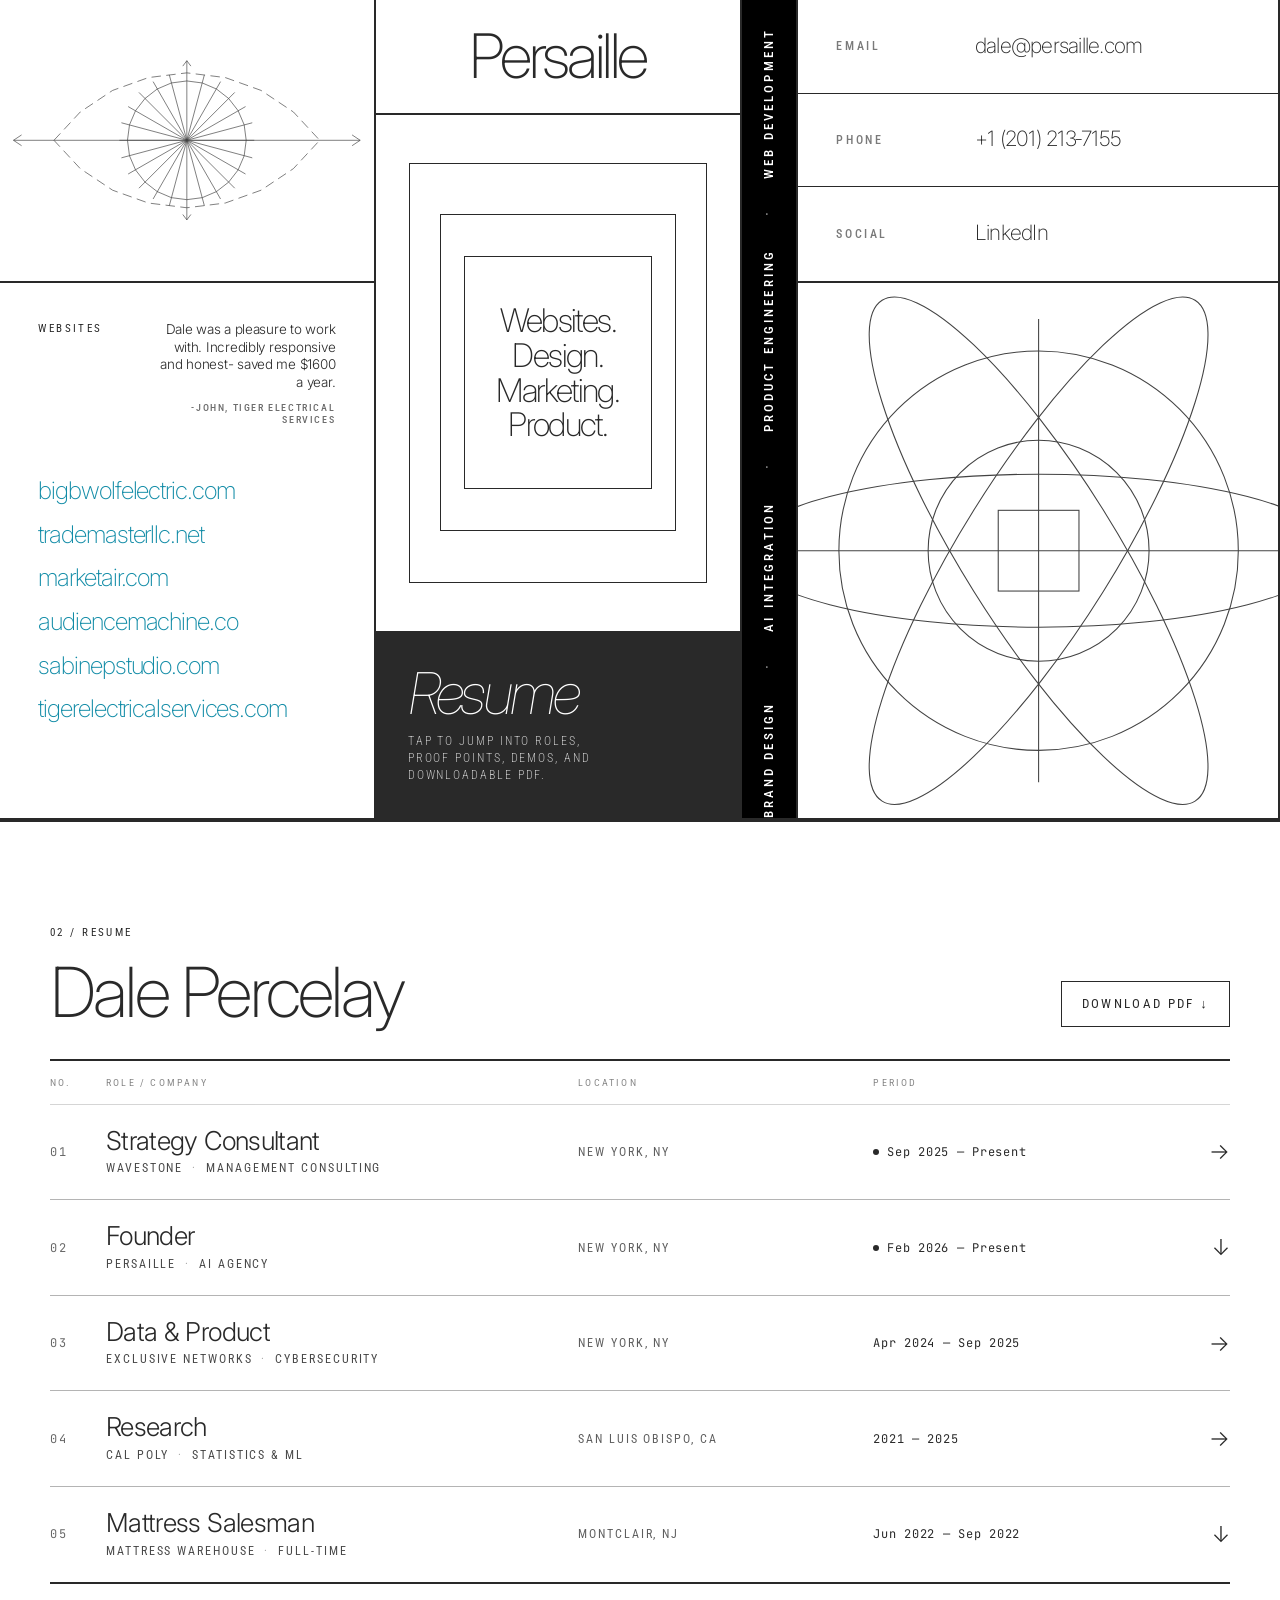
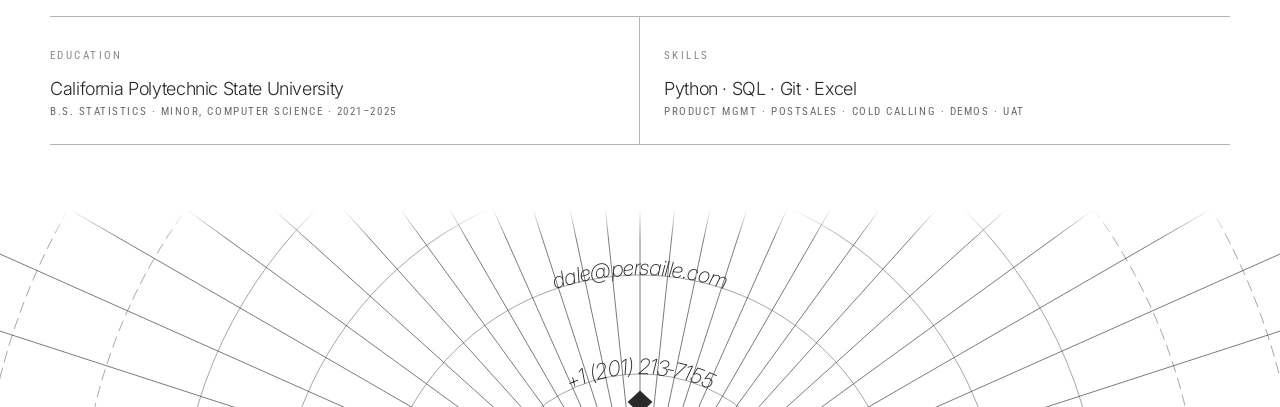
==== commit 2f70698a: "Polish mattress panel and footer" ====
--- a/index.html
+++ b/index.html
@@ -339,14 +339,14 @@
                 </figure>
                 <div class="mattress-copy">
                   <p class="eyebrow">MATTRESS WAREHOUSE · 4 MOS</p>
-                  <ol class="mattress-notes">
-                    <li>Stint inspired by Saul Goodman working at CC Mobile selling TracFones in <em>Better Call Saul</em>.</li>
-                    <li>100+ mattresses sold. Northeast Regional Top 20 salesperson in August 2022.</li>
-                    <li>
+                  <div class="mattress-notes">
+                    <p>Stint inspired by Saul Goodman working at CC Mobile selling TracFones in <em>Better Call Saul</em>.</p>
+                    <p>100+ mattresses sold. Northeast Regional Top 20 salesperson in August 2022.</p>
+                    <p>
                       Worked with Frank, a mattress veteran who came out of retirement and went through Mattress Warehouse training with me.
                       Nicknamed <a href="https://photos.google.com/photo/AF1QipOPS%7CQ6c%7CLP9nAXigal3SH7EpMf6Yz4k_7vpE12" target="_blank" rel="noopener">“the legend and the kid”</a>.
-                    </li>
-                  </ol>
+                    </p>
+                  </div>
                 </div>
               </div>
             </div>
@@ -383,9 +383,6 @@
       <defs>
         <path id="foot-path-email" d="M 523 240 A 320 320 0 0 1 1077 240" />
         <path id="foot-path-phone" d="M 680 240 A 200 200 0 0 1 920 240" />
-        <pattern id="foot-ticks" x="0" y="0" width="16" height="10" patternUnits="userSpaceOnUse">
-          <line x1="0" y1="4" x2="0" y2="10" />
-        </pattern>
       </defs>
 
       <g class="foot__rings">
@@ -425,8 +422,6 @@
         <line x1="800" y1="400" x2="-56"  y2="122"  />
       </g>
 
-      <rect class="foot__tickbar" x="0" y="230" width="1600" height="10" fill="url(#foot-ticks)" stroke="none" />
-
       <polygon class="foot__gem" points="800,220 815,234 800,248 785,234" />
 
       <a href="mailto:dale@persaille.com" class="foot__arc-link">
--- a/styles.css
+++ b/styles.css
@@ -663,6 +663,8 @@
   stroke: var(--color-ink-black);
   stroke-width: 1;
   vector-effect: non-scaling-stroke;
+  -webkit-mask-image: linear-gradient(to bottom, transparent 0, #000 30px, #000 100%);
+  mask-image: linear-gradient(to bottom, transparent 0, #000 30px, #000 100%);
 }
 
 .foot__rings circle       { opacity: 0.5; }
@@ -1036,7 +1038,7 @@
 
 .mattress-panel {
   display: grid;
-  grid-template-columns: minmax(220px, 0.72fr) minmax(0, 1fr);
+  grid-template-columns: minmax(180px, 0.38fr) minmax(0, 1fr);
   align-items: stretch;
   gap: 1px;
   padding-bottom: clamp(34px, 5vw, 64px);
@@ -1054,7 +1056,7 @@
   display: block;
   width: 100%;
   height: 100%;
-  max-height: 560px;
+  max-height: 340px;
   object-fit: cover;
   object-position: center 45%;
 }
@@ -1070,14 +1072,12 @@
 }
 
 .mattress-notes {
-  list-style: decimal-leading-zero;
-  margin: 0;
-  padding-left: 28px;
-}
-
-.mattress-notes li {
-  padding: 18px 0;
-  border-top: var(--rule-thin);
+  margin: 0;
+  padding: 0;
+}
+
+.mattress-notes p {
+  margin: 0 0 18px 0;
   font-family: var(--font-nh);
   font-weight: 300;
   font-size: clamp(18px, 2.1vw, 28px);
@@ -1085,7 +1085,7 @@
   letter-spacing: -0.025em;
 }
 
-.mattress-notes li:last-child { border-bottom: var(--rule-thin); }
+.mattress-notes p:last-child { margin-bottom: 0; }
 
 .mattress-notes a {
   color: inherit;
@@ -1097,18 +1097,16 @@
 @media (max-width: 880px) {
   .client-grid { grid-template-columns: repeat(2, 1fr); }
   .mattress-panel { grid-template-columns: 1fr; }
-  .mattress-photo img { max-height: 520px; }
+  .mattress-photo img { max-height: 300px; }
 }
 
 @media (max-width: 540px) {
   .client-grid { grid-template-columns: 1fr; }
-  .mattress-notes {
-    padding-left: 22px;
-  }
-
-  .mattress-notes li {
+
+  .mattress-notes p {
     font-size: 17px;
     line-height: 1.35;
+    margin-bottom: 14px;
   }
 }
 
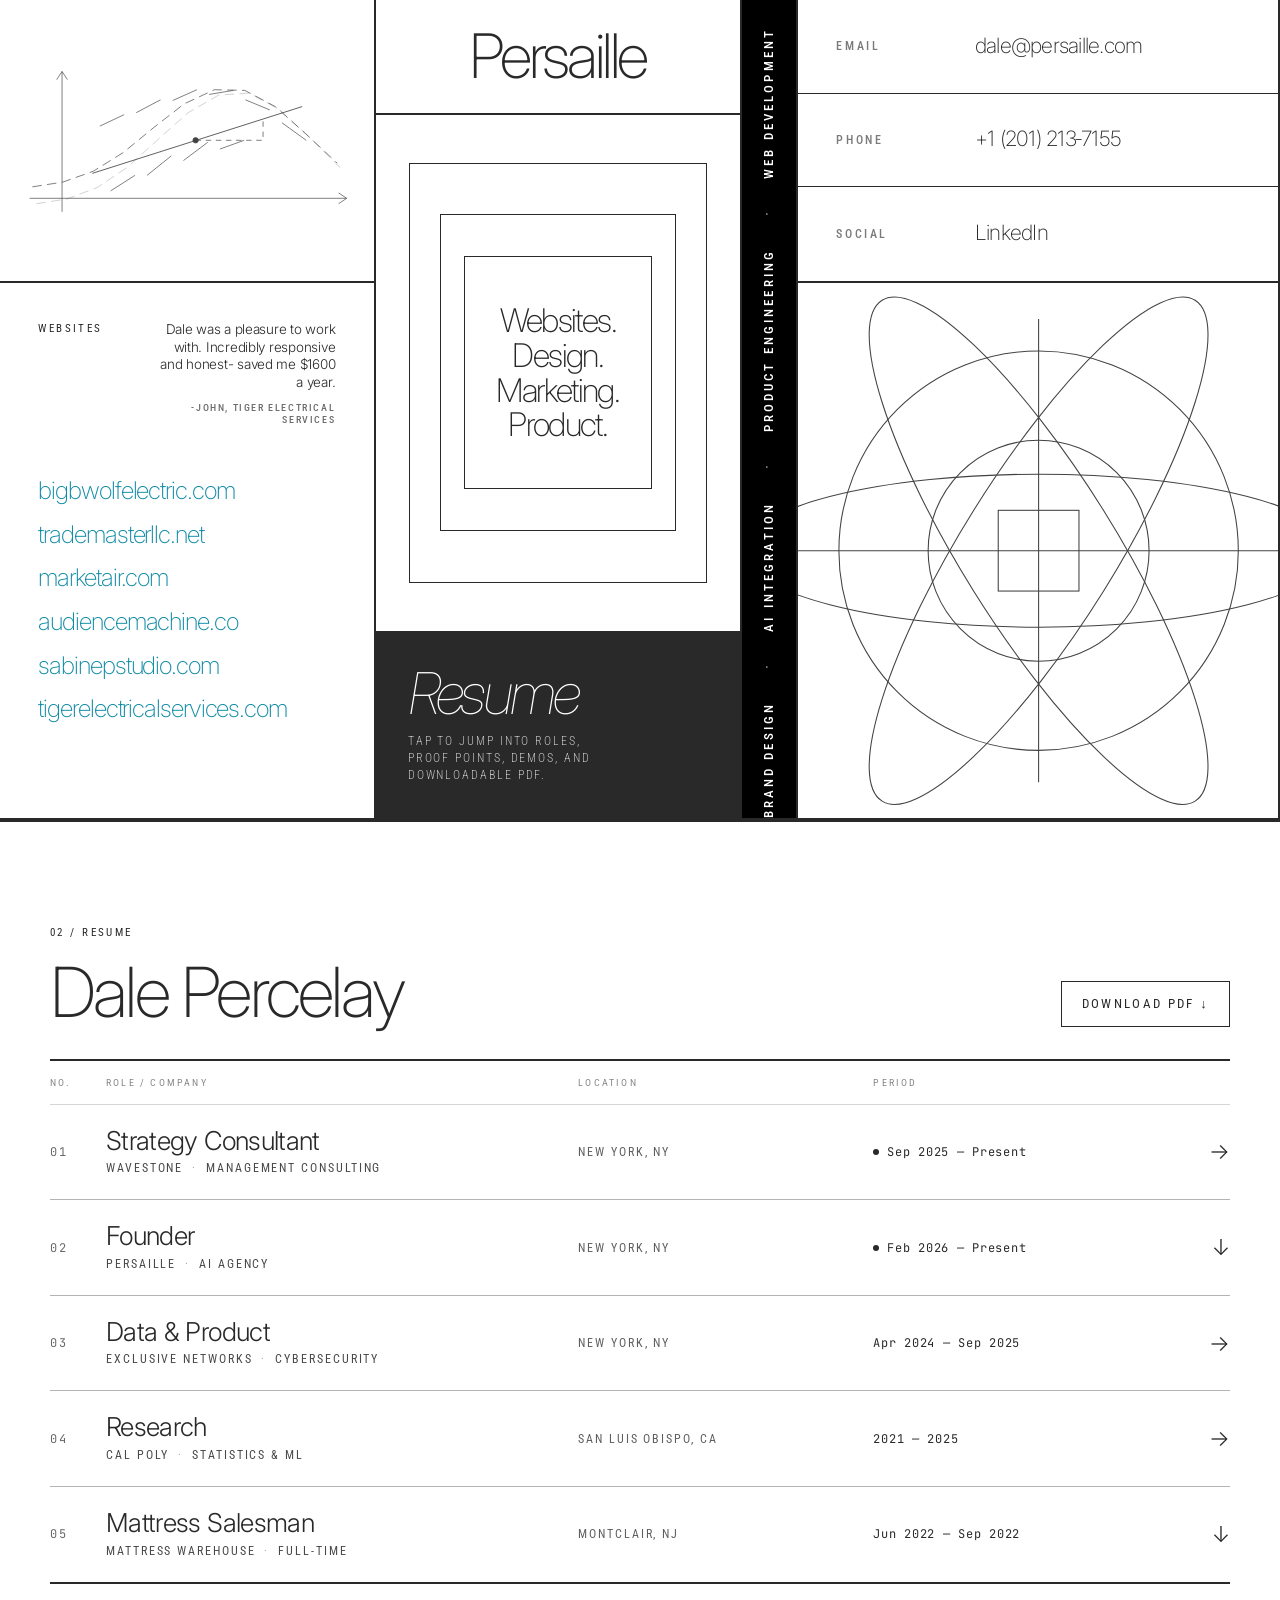
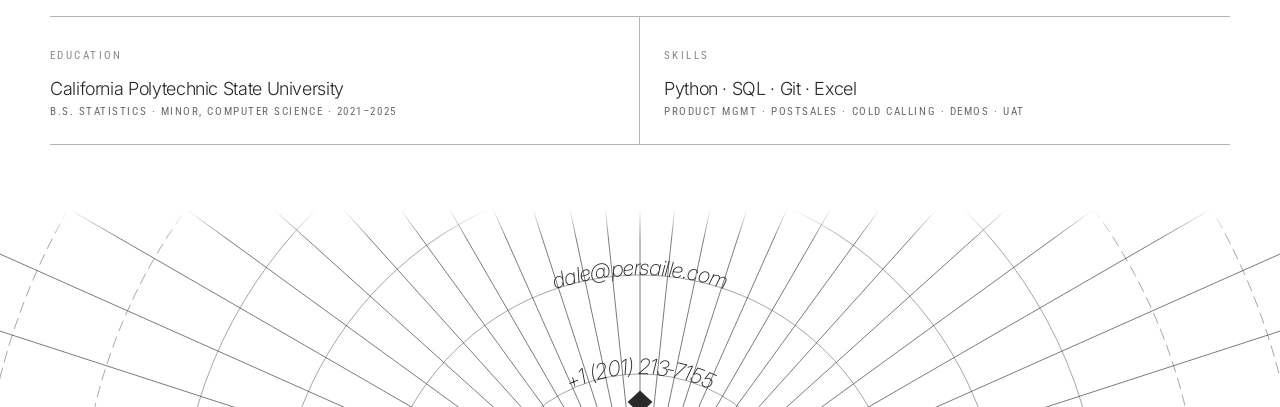
==== commit 6e32af96: "Update portfolio content and links" ====
--- a/index.html
+++ b/index.html
@@ -20,50 +20,30 @@
       <div class="hero-grid">
         <div class="hero-panel hero-panel--graphic hero-panel--mark" aria-hidden="true">
           <svg class="mark-field" viewBox="0 0 554 264" preserveAspectRatio="xMidYMid meet">
-            <!-- Outer lens / almond — 16 straight chords approximating two arcs -->
-            <polyline class="mark-lens" points="80,132 119,90 167,58 220,39 277,32 334,39 387,58 435,90 474,132 435,174 387,206 334,225 277,232 220,225 167,206 119,174 80,132" />
-
-            <!-- Inner ring — 24-sided polygon (radius 88) reads as a circle -->
-            <polygon class="mark-ring" points="365,132 362,155 353,176 339,194 321,208 300,217 277,220 254,217 233,208 215,194 201,176 192,155 189,132 192,109 201,88 215,70 233,56 254,47 277,44 300,47 321,56 339,70 353,88 362,109" />
-
-            <!-- 24-ray sunburst from center, length 100 (rays pierce past ring) -->
-            <g class="mark-sunburst">
-              <line x1="277" y1="132" x2="377" y2="132" />
-              <line x1="277" y1="132" x2="374" y2="158" />
-              <line x1="277" y1="132" x2="364" y2="182" />
-              <line x1="277" y1="132" x2="348" y2="203" />
-              <line x1="277" y1="132" x2="327" y2="219" />
-              <line x1="277" y1="132" x2="303" y2="229" />
-              <line x1="277" y1="132" x2="277" y2="232" />
-              <line x1="277" y1="132" x2="251" y2="229" />
-              <line x1="277" y1="132" x2="227" y2="219" />
-              <line x1="277" y1="132" x2="206" y2="203" />
-              <line x1="277" y1="132" x2="190" y2="182" />
-              <line x1="277" y1="132" x2="180" y2="158" />
-              <line x1="277" y1="132" x2="177" y2="132" />
-              <line x1="277" y1="132" x2="180" y2="106" />
-              <line x1="277" y1="132" x2="190" y2="82" />
-              <line x1="277" y1="132" x2="206" y2="61" />
-              <line x1="277" y1="132" x2="227" y2="45" />
-              <line x1="277" y1="132" x2="251" y2="35" />
-              <line x1="277" y1="132" x2="277" y2="32" />
-              <line x1="277" y1="132" x2="303" y2="35" />
-              <line x1="277" y1="132" x2="327" y2="45" />
-              <line x1="277" y1="132" x2="348" y2="61" />
-              <line x1="277" y1="132" x2="364" y2="82" />
-              <line x1="277" y1="132" x2="374" y2="106" />
+            <polyline class="mark-axis" points="44,218 514,218" />
+            <polyline class="mark-axis" points="92,238 92,30" />
+            <polyline class="mark-arrow" points="502,210 514,218 502,226" />
+            <polyline class="mark-arrow" points="84,42 92,30 100,42" />
+
+            <polyline class="mark-curve mark-curve--echo" points="54,226 99,219 144,202 189,172 234,131 279,91 324,65 369,62 414,86 459,128 506,174" />
+            <polyline class="mark-curve" points="48,201 93,194 138,178 183,150 228,113 273,78 318,57 363,58 408,82 453,122 500,166" />
+
+            <line class="mark-tangent" x1="137" y1="181" x2="448" y2="82" />
+            <polyline class="mark-slope-triangle" points="290,132 390,132 390,100" />
+            <circle class="mark-point" cx="290" cy="132" r="4" />
+
+            <g class="mark-slope-field">
+              <line x1="148" y1="111" x2="184" y2="94" />
+              <line x1="202" y1="91" x2="238" y2="72" />
+              <line x1="256" y1="73" x2="292" y2="57" />
+              <line x1="310" y1="64" x2="346" y2="58" />
+              <line x1="364" y1="72" x2="400" y2="87" />
+              <line x1="418" y1="106" x2="454" y2="132" />
+              <line x1="164" y1="207" x2="200" y2="184" />
+              <line x1="218" y1="184" x2="254" y2="155" />
+              <line x1="272" y1="162" x2="308" y2="135" />
+              <line x1="326" y1="145" x2="362" y2="132" />
             </g>
-
-            <!-- Horizontal piercing axis with arrowheads at both ends -->
-            <line class="mark-axis" x1="20" y1="132" x2="534" y2="132" />
-            <polyline class="mark-arrow" points="32,124 20,132 32,140" />
-            <polyline class="mark-arrow" points="522,124 534,132 522,140" />
-
-            <!-- Vertical chevrons at top and bottom of lens, pointing outward -->
-            <line class="mark-axis" x1="277" y1="14" x2="277" y2="32" />
-            <polyline class="mark-arrow" points="271,22 277,14 283,22" />
-            <line class="mark-axis" x1="277" y1="232" x2="277" y2="250" />
-            <polyline class="mark-arrow" points="271,242 277,250 283,242" />
           </svg>
         </div>
 
@@ -160,7 +140,7 @@
             <span>Phone</span>
             <strong>+1 (201) 213&#8209;7155</strong>
           </a>
-          <a href="https://www.linkedin.com/in/dalepercelay" target="_blank" rel="noopener">
+          <a href="https://www.linkedin.com/in/dale-percelay-911a4b20a/" target="_blank" rel="noopener">
             <span>Social</span>
             <strong>LinkedIn</strong>
           </a>
--- a/styles.css
+++ b/styles.css
@@ -162,12 +162,28 @@
   opacity: 0.82;
 }
 
-.mark-lens {
+.mark-curve {
   stroke-dasharray: 14 8;
 }
 
-.mark-sunburst line {
+.mark-curve--echo {
+  opacity: 0.36;
+}
+
+.mark-tangent {
+  stroke-width: 1.25;
+}
+
+.mark-slope-triangle {
+  stroke-dasharray: 8 7;
+}
+
+.mark-slope-field line {
   stroke-width: 1;
+}
+
+.hero-panel--graphic .mark-point {
+  fill: var(--color-ink-black);
 }
 
 .orbit-field {
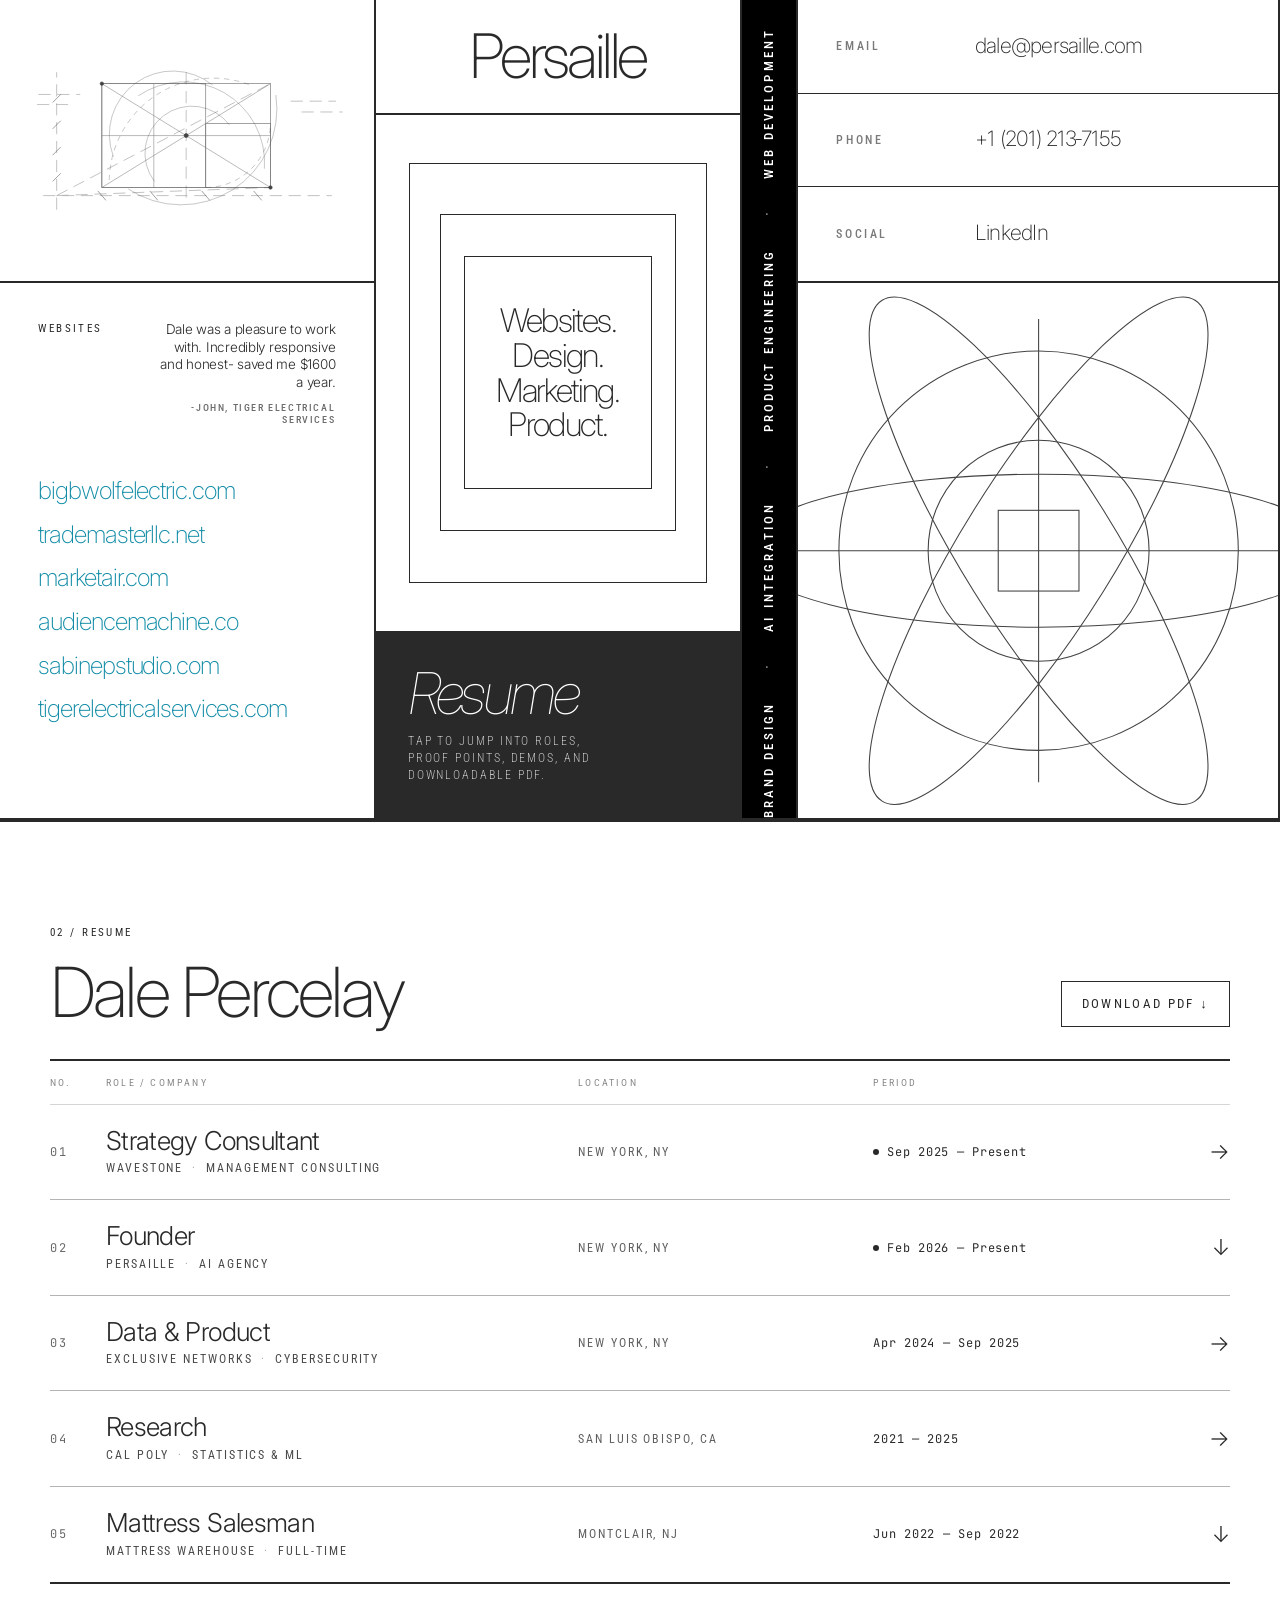
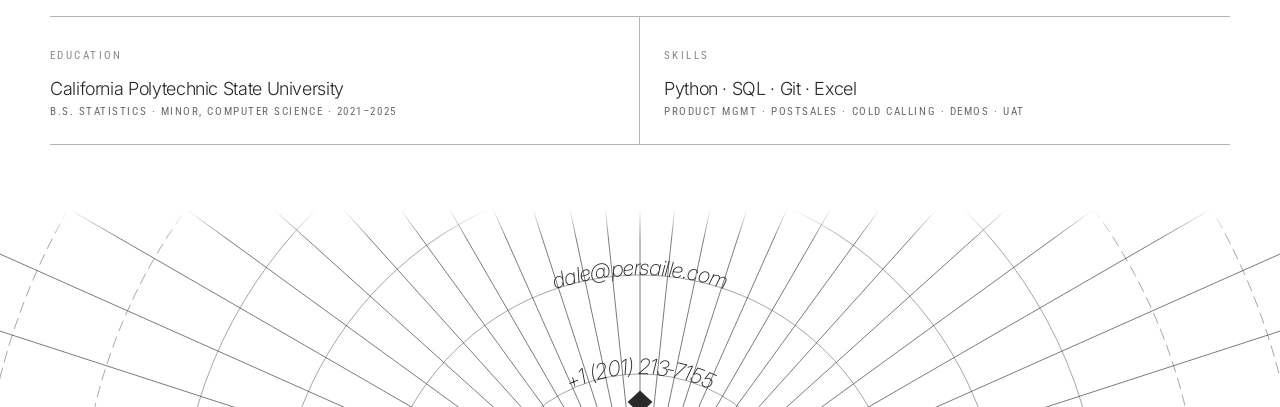
==== commit 5a20e98c: "Revise hero graphic" ====
--- a/index.html
+++ b/index.html
@@ -20,29 +20,52 @@
       <div class="hero-grid">
         <div class="hero-panel hero-panel--graphic hero-panel--mark" aria-hidden="true">
           <svg class="mark-field" viewBox="0 0 554 264" preserveAspectRatio="xMidYMid meet">
-            <polyline class="mark-axis" points="44,218 514,218" />
-            <polyline class="mark-axis" points="92,238 92,30" />
-            <polyline class="mark-arrow" points="502,210 514,218 502,226" />
-            <polyline class="mark-arrow" points="84,42 92,30 100,42" />
-
-            <polyline class="mark-curve mark-curve--echo" points="54,226 99,219 144,202 189,172 234,131 279,91 324,65 369,62 414,86 459,128 506,174" />
-            <polyline class="mark-curve" points="48,201 93,194 138,178 183,150 228,113 273,78 318,57 363,58 408,82 453,122 500,166" />
-
-            <line class="mark-tangent" x1="137" y1="181" x2="448" y2="82" />
-            <polyline class="mark-slope-triangle" points="290,132 390,132 390,100" />
-            <circle class="mark-point" cx="290" cy="132" r="4" />
-
-            <g class="mark-slope-field">
-              <line x1="148" y1="111" x2="184" y2="94" />
-              <line x1="202" y1="91" x2="238" y2="72" />
-              <line x1="256" y1="73" x2="292" y2="57" />
-              <line x1="310" y1="64" x2="346" y2="58" />
-              <line x1="364" y1="72" x2="400" y2="87" />
-              <line x1="418" y1="106" x2="454" y2="132" />
-              <line x1="164" y1="207" x2="200" y2="184" />
-              <line x1="218" y1="184" x2="254" y2="155" />
-              <line x1="272" y1="162" x2="308" y2="135" />
-              <line x1="326" y1="145" x2="362" y2="132" />
+            <g class="mark-ratio">
+              <rect x="151" y="48" width="250" height="154" />
+              <rect x="151" y="48" width="154" height="154" />
+              <rect x="305" y="107" width="96" height="95" />
+              <line x1="151" y1="48" x2="401" y2="202" />
+              <line x1="151" y1="202" x2="401" y2="48" />
+              <line x1="228" y1="48" x2="228" y2="202" />
+              <line x1="151" y1="125" x2="401" y2="125" />
+            </g>
+
+            <g class="mark-compass">
+              <path d="M168 156 A94 94 0 0 1 315 50" />
+              <path d="M205 66 A120 120 0 0 1 392 174" />
+              <path d="M229 193 A66 66 0 0 1 340 109" />
+              <path d="M190 204 A142 142 0 0 0 409 65" />
+              <path d="M305 202 A96 96 0 0 0 401 107" />
+              <path d="M162 191 A154 154 0 0 1 371 50" />
+            </g>
+
+            <g class="mark-construction">
+              <line x1="64" y1="214" x2="492" y2="214" />
+              <line x1="84" y1="235" x2="84" y2="31" />
+              <line x1="84" y1="214" x2="401" y2="48" />
+              <line x1="84" y1="214" x2="401" y2="202" />
+              <line x1="276" y1="31" x2="276" y2="219" />
+              <line x1="57" y1="64" x2="119" y2="64" />
+              <line x1="55" y1="79" x2="105" y2="79" />
+              <line x1="431" y1="74" x2="498" y2="74" />
+              <line x1="447" y1="90" x2="508" y2="90" />
+            </g>
+
+            <g class="mark-ticks">
+              <line x1="145" y1="207" x2="157" y2="221" />
+              <line x1="222" y1="207" x2="234" y2="221" />
+              <line x1="299" y1="207" x2="311" y2="221" />
+              <line x1="376" y1="207" x2="388" y2="221" />
+              <line x1="78" y1="193" x2="90" y2="181" />
+              <line x1="78" y1="154" x2="90" y2="142" />
+              <line x1="78" y1="115" x2="90" y2="103" />
+              <line x1="78" y1="76" x2="90" y2="64" />
+            </g>
+
+            <g class="mark-pins">
+              <circle cx="276" cy="125" r="3" />
+              <circle cx="151" cy="48" r="2.5" />
+              <circle cx="401" cy="202" r="2.5" />
             </g>
           </svg>
         </div>
--- a/styles.css
+++ b/styles.css
@@ -162,27 +162,38 @@
   opacity: 0.82;
 }
 
-.mark-curve {
-  stroke-dasharray: 14 8;
-}
-
-.mark-curve--echo {
-  opacity: 0.36;
-}
-
-.mark-tangent {
-  stroke-width: 1.25;
-}
-
-.mark-slope-triangle {
+.mark-field circle,
+.mark-field rect {
+  fill: none;
+}
+
+.mark-ratio {
+  opacity: 0.72;
+}
+
+.mark-ratio line,
+.mark-compass path {
+  stroke-width: 0.75;
+}
+
+.mark-compass {
+  opacity: 0.58;
+}
+
+.mark-compass path:nth-of-type(n + 5) {
   stroke-dasharray: 8 7;
 }
 
-.mark-slope-field line {
-  stroke-width: 1;
-}
-
-.hero-panel--graphic .mark-point {
+.mark-construction {
+  opacity: 0.48;
+  stroke-dasharray: 18 10;
+}
+
+.mark-ticks {
+  opacity: 0.74;
+}
+
+.mark-pins circle {
   fill: var(--color-ink-black);
 }
 
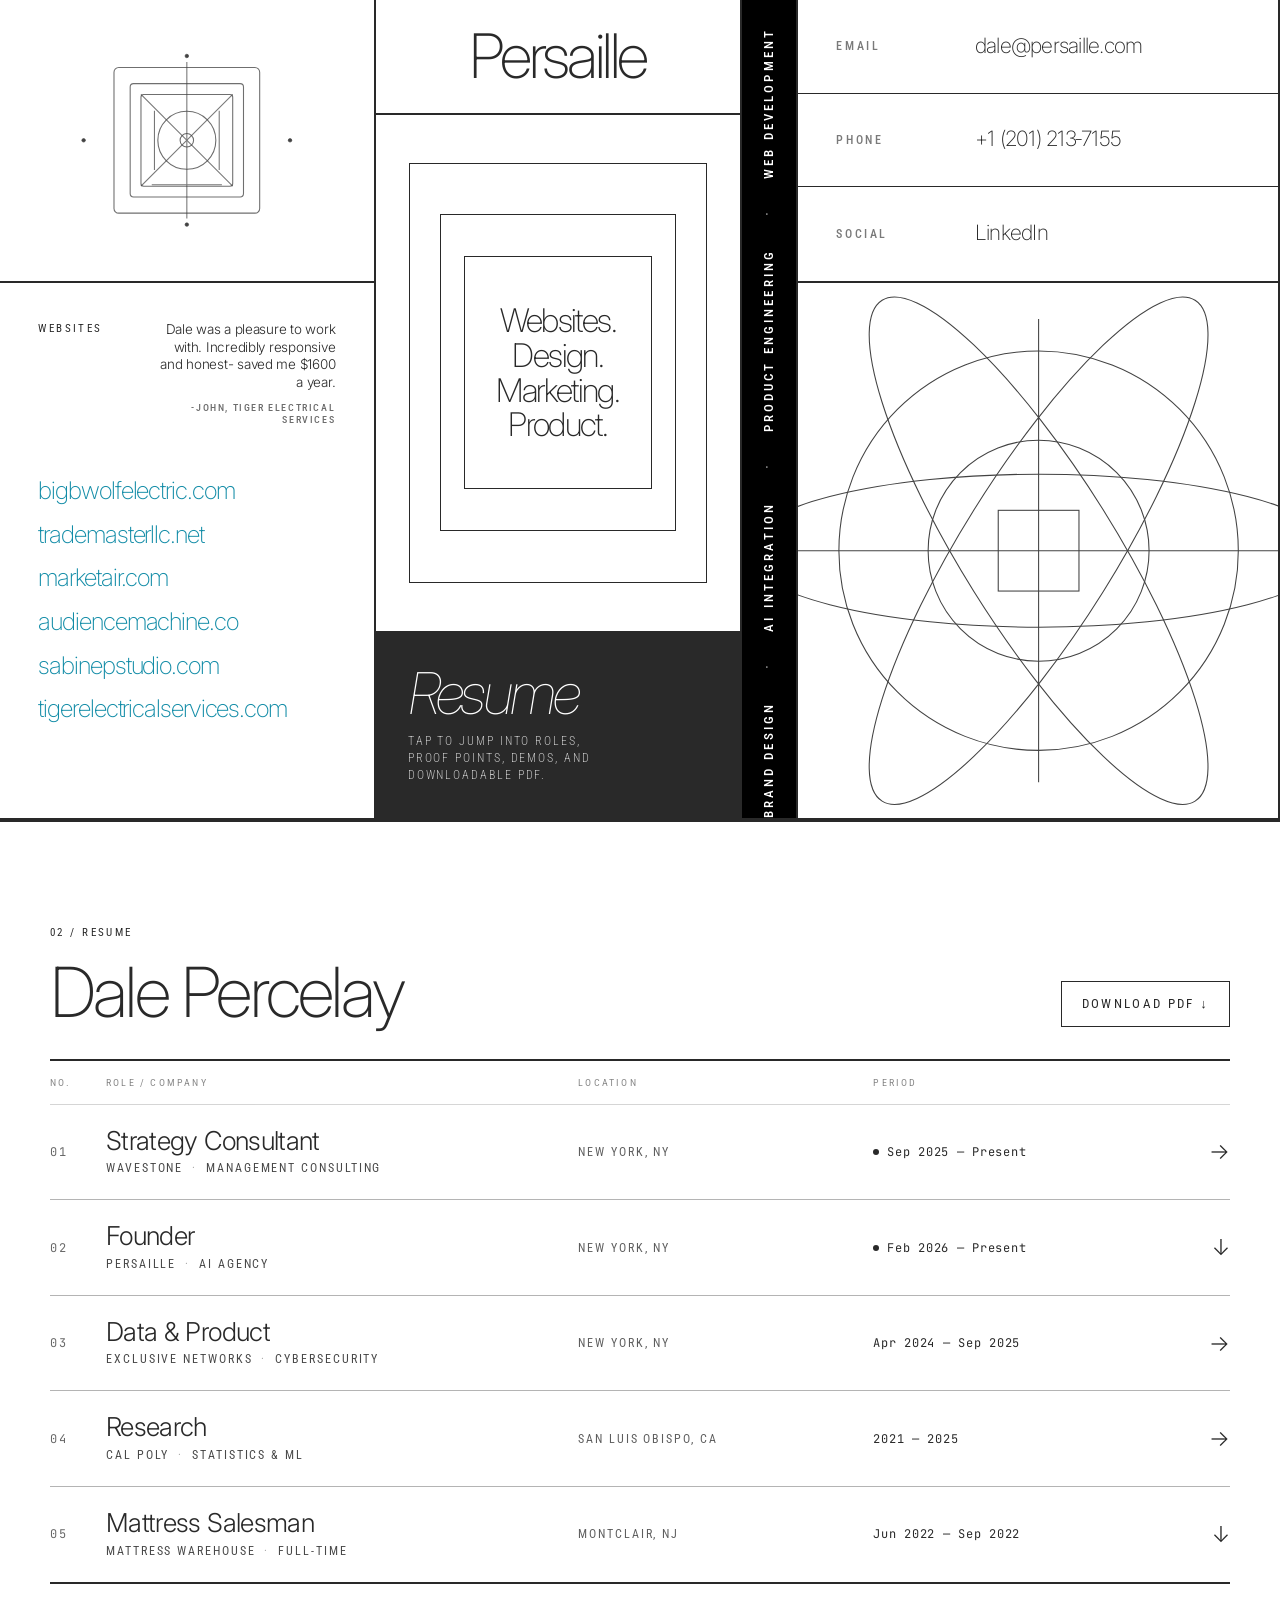
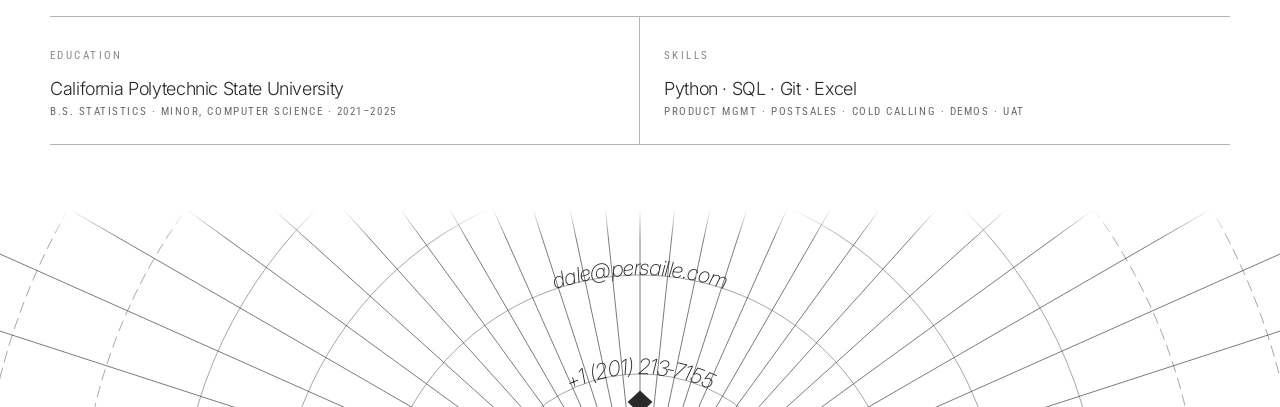
==== commit 1fa542c8: "Simplify hero graphic" ====
--- a/index.html
+++ b/index.html
@@ -20,52 +20,31 @@
       <div class="hero-grid">
         <div class="hero-panel hero-panel--graphic hero-panel--mark" aria-hidden="true">
           <svg class="mark-field" viewBox="0 0 554 264" preserveAspectRatio="xMidYMid meet">
-            <g class="mark-ratio">
-              <rect x="151" y="48" width="250" height="154" />
-              <rect x="151" y="48" width="154" height="154" />
-              <rect x="305" y="107" width="96" height="95" />
-              <line x1="151" y1="48" x2="401" y2="202" />
-              <line x1="151" y1="202" x2="401" y2="48" />
-              <line x1="228" y1="48" x2="228" y2="202" />
-              <line x1="151" y1="125" x2="401" y2="125" />
+            <g class="mark-frame">
+              <rect x="169" y="24" width="216" height="216" rx="7" />
+              <rect x="193" y="48" width="168" height="168" rx="5" />
+              <rect x="209" y="64" width="136" height="136" rx="4" />
             </g>
 
-            <g class="mark-compass">
-              <path d="M168 156 A94 94 0 0 1 315 50" />
-              <path d="M205 66 A120 120 0 0 1 392 174" />
-              <path d="M229 193 A66 66 0 0 1 340 109" />
-              <path d="M190 204 A142 142 0 0 0 409 65" />
-              <path d="M305 202 A96 96 0 0 0 401 107" />
-              <path d="M162 191 A154 154 0 0 1 371 50" />
+            <g class="mark-diagram">
+              <line x1="209" y1="64" x2="345" y2="200" />
+              <line x1="345" y1="64" x2="209" y2="200" />
+              <line x1="277" y1="16" x2="277" y2="248" />
+              <line x1="229" y1="88" x2="229" y2="176" />
+              <line x1="325" y1="88" x2="325" y2="176" />
+              <line x1="225" y1="198" x2="329" y2="198" />
             </g>
 
-            <g class="mark-construction">
-              <line x1="64" y1="214" x2="492" y2="214" />
-              <line x1="84" y1="235" x2="84" y2="31" />
-              <line x1="84" y1="214" x2="401" y2="48" />
-              <line x1="84" y1="214" x2="401" y2="202" />
-              <line x1="276" y1="31" x2="276" y2="219" />
-              <line x1="57" y1="64" x2="119" y2="64" />
-              <line x1="55" y1="79" x2="105" y2="79" />
-              <line x1="431" y1="74" x2="498" y2="74" />
-              <line x1="447" y1="90" x2="508" y2="90" />
+            <g class="mark-center">
+              <circle cx="277" cy="132" r="43" />
+              <circle cx="277" cy="132" r="10" />
             </g>
 
-            <g class="mark-ticks">
-              <line x1="145" y1="207" x2="157" y2="221" />
-              <line x1="222" y1="207" x2="234" y2="221" />
-              <line x1="299" y1="207" x2="311" y2="221" />
-              <line x1="376" y1="207" x2="388" y2="221" />
-              <line x1="78" y1="193" x2="90" y2="181" />
-              <line x1="78" y1="154" x2="90" y2="142" />
-              <line x1="78" y1="115" x2="90" y2="103" />
-              <line x1="78" y1="76" x2="90" y2="64" />
-            </g>
-
-            <g class="mark-pins">
-              <circle cx="276" cy="125" r="3" />
-              <circle cx="151" cy="48" r="2.5" />
-              <circle cx="401" cy="202" r="2.5" />
+            <g class="mark-dots">
+              <circle cx="277" cy="7" r="2.6" />
+              <circle cx="277" cy="257" r="2.6" />
+              <circle cx="124" cy="132" r="2.6" />
+              <circle cx="430" cy="132" r="2.6" />
             </g>
           </svg>
         </div>
--- a/styles.css
+++ b/styles.css
@@ -167,33 +167,25 @@
   fill: none;
 }
 
-.mark-ratio {
+.mark-frame,
+.mark-diagram,
+.mark-center {
+  stroke-width: 1.6;
+}
+
+.mark-frame {
+  opacity: 0.76;
+}
+
+.mark-diagram {
   opacity: 0.72;
 }
 
-.mark-ratio line,
-.mark-compass path {
-  stroke-width: 0.75;
-}
-
-.mark-compass {
-  opacity: 0.58;
-}
-
-.mark-compass path:nth-of-type(n + 5) {
-  stroke-dasharray: 8 7;
-}
-
-.mark-construction {
-  opacity: 0.48;
-  stroke-dasharray: 18 10;
-}
-
-.mark-ticks {
-  opacity: 0.74;
-}
-
-.mark-pins circle {
+.mark-center {
+  opacity: 0.78;
+}
+
+.mark-dots circle {
   fill: var(--color-ink-black);
 }
 
